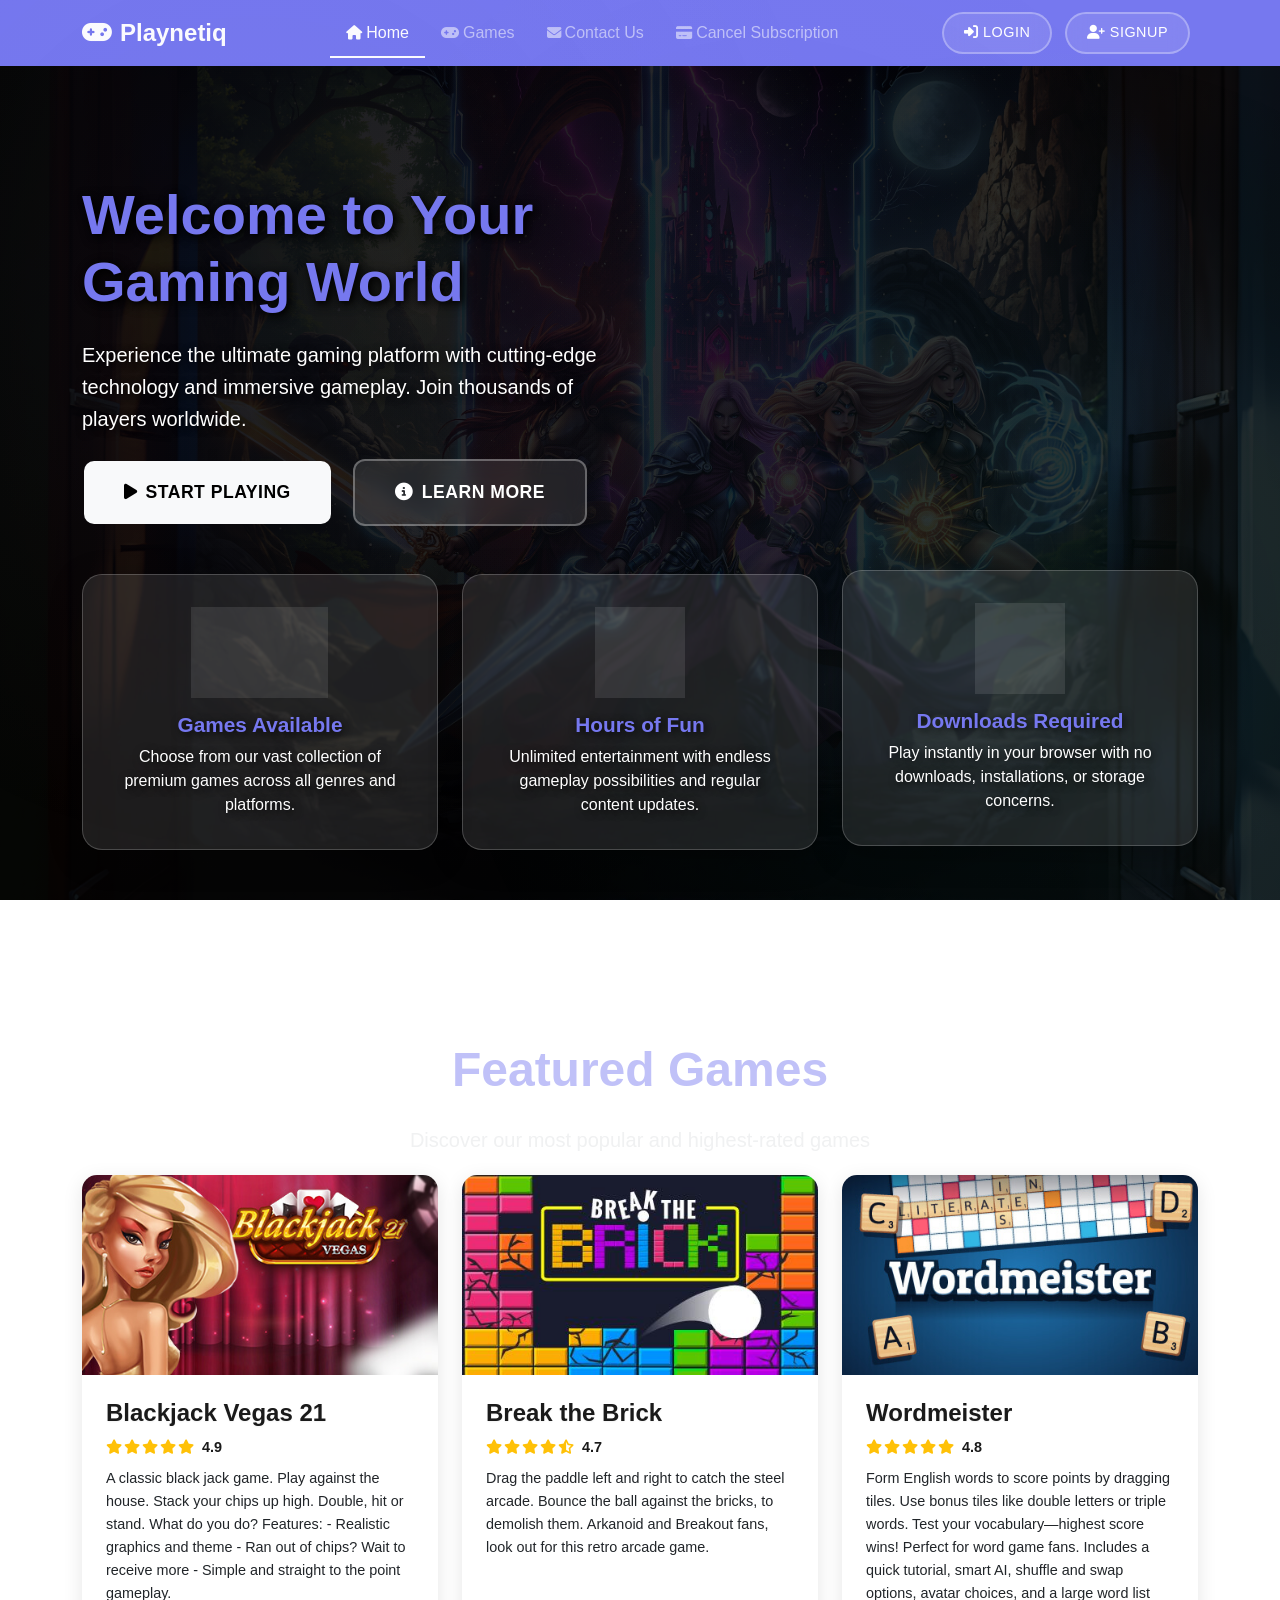
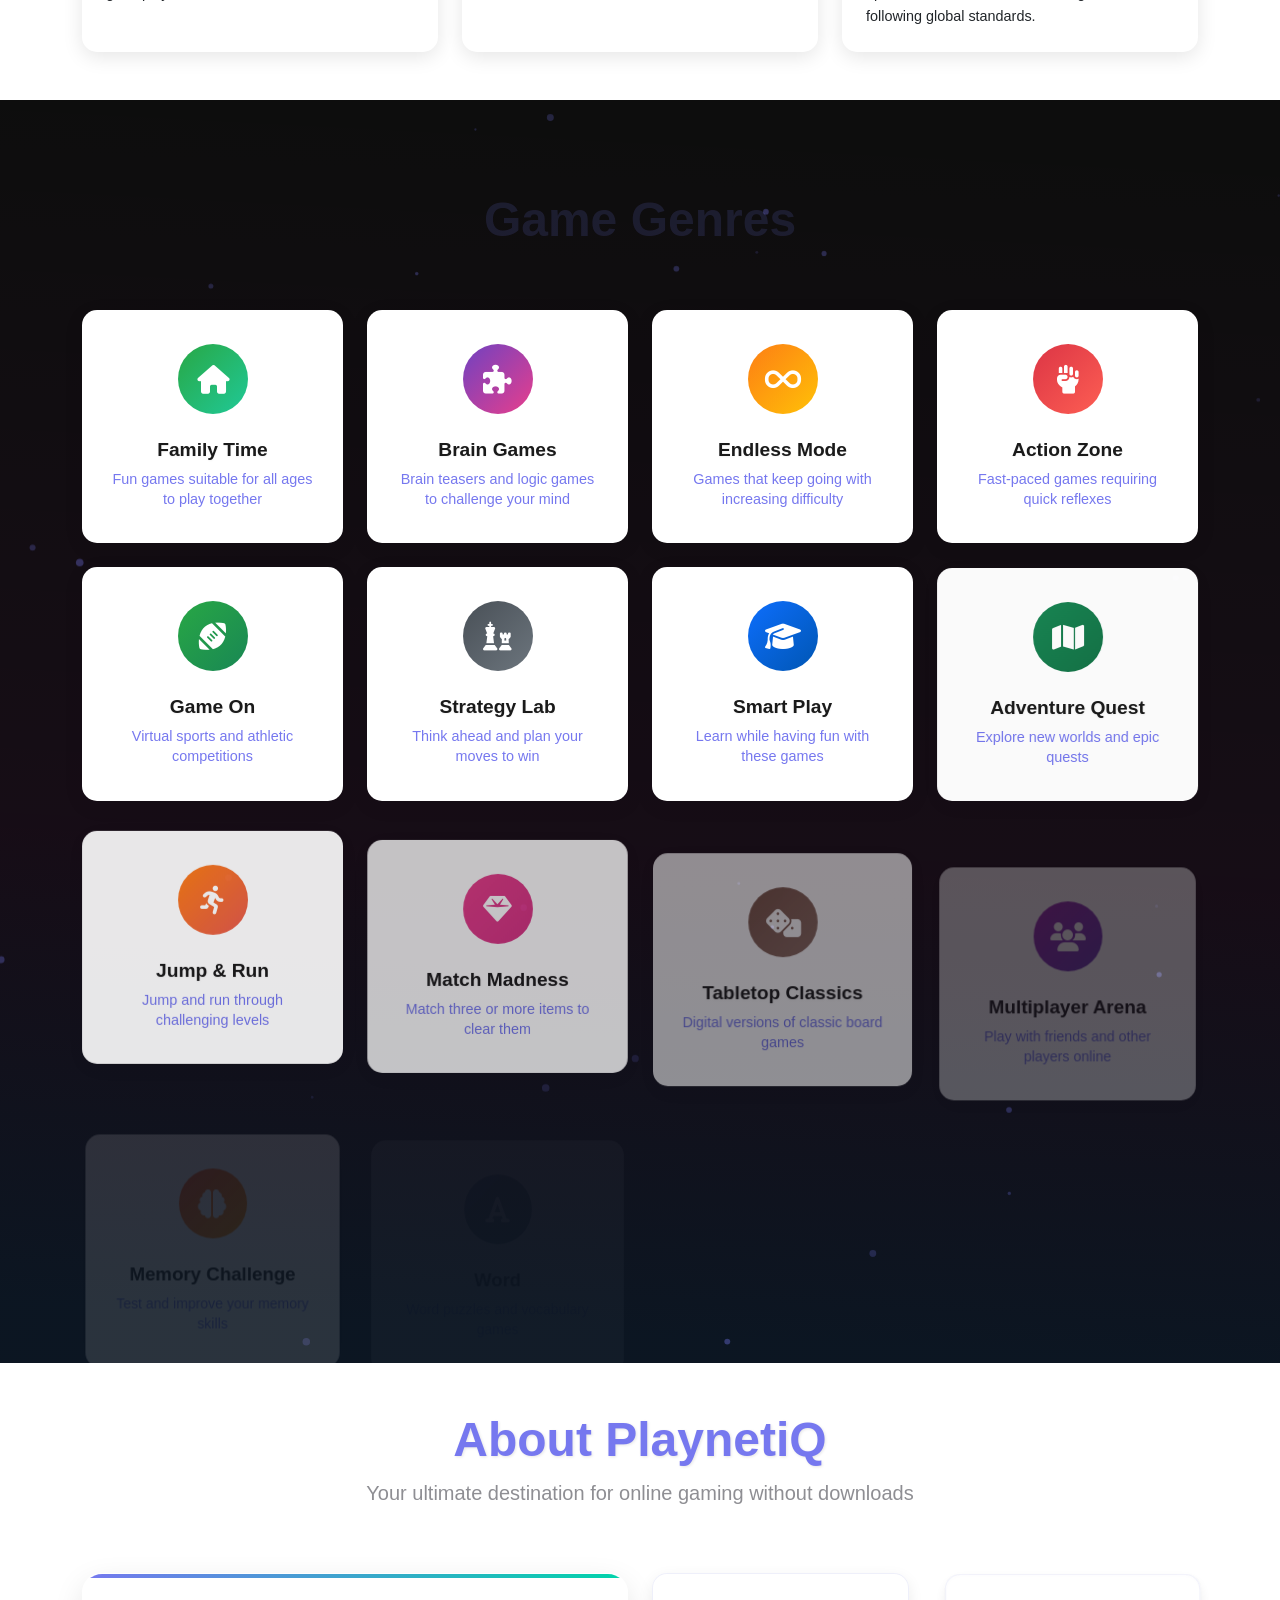
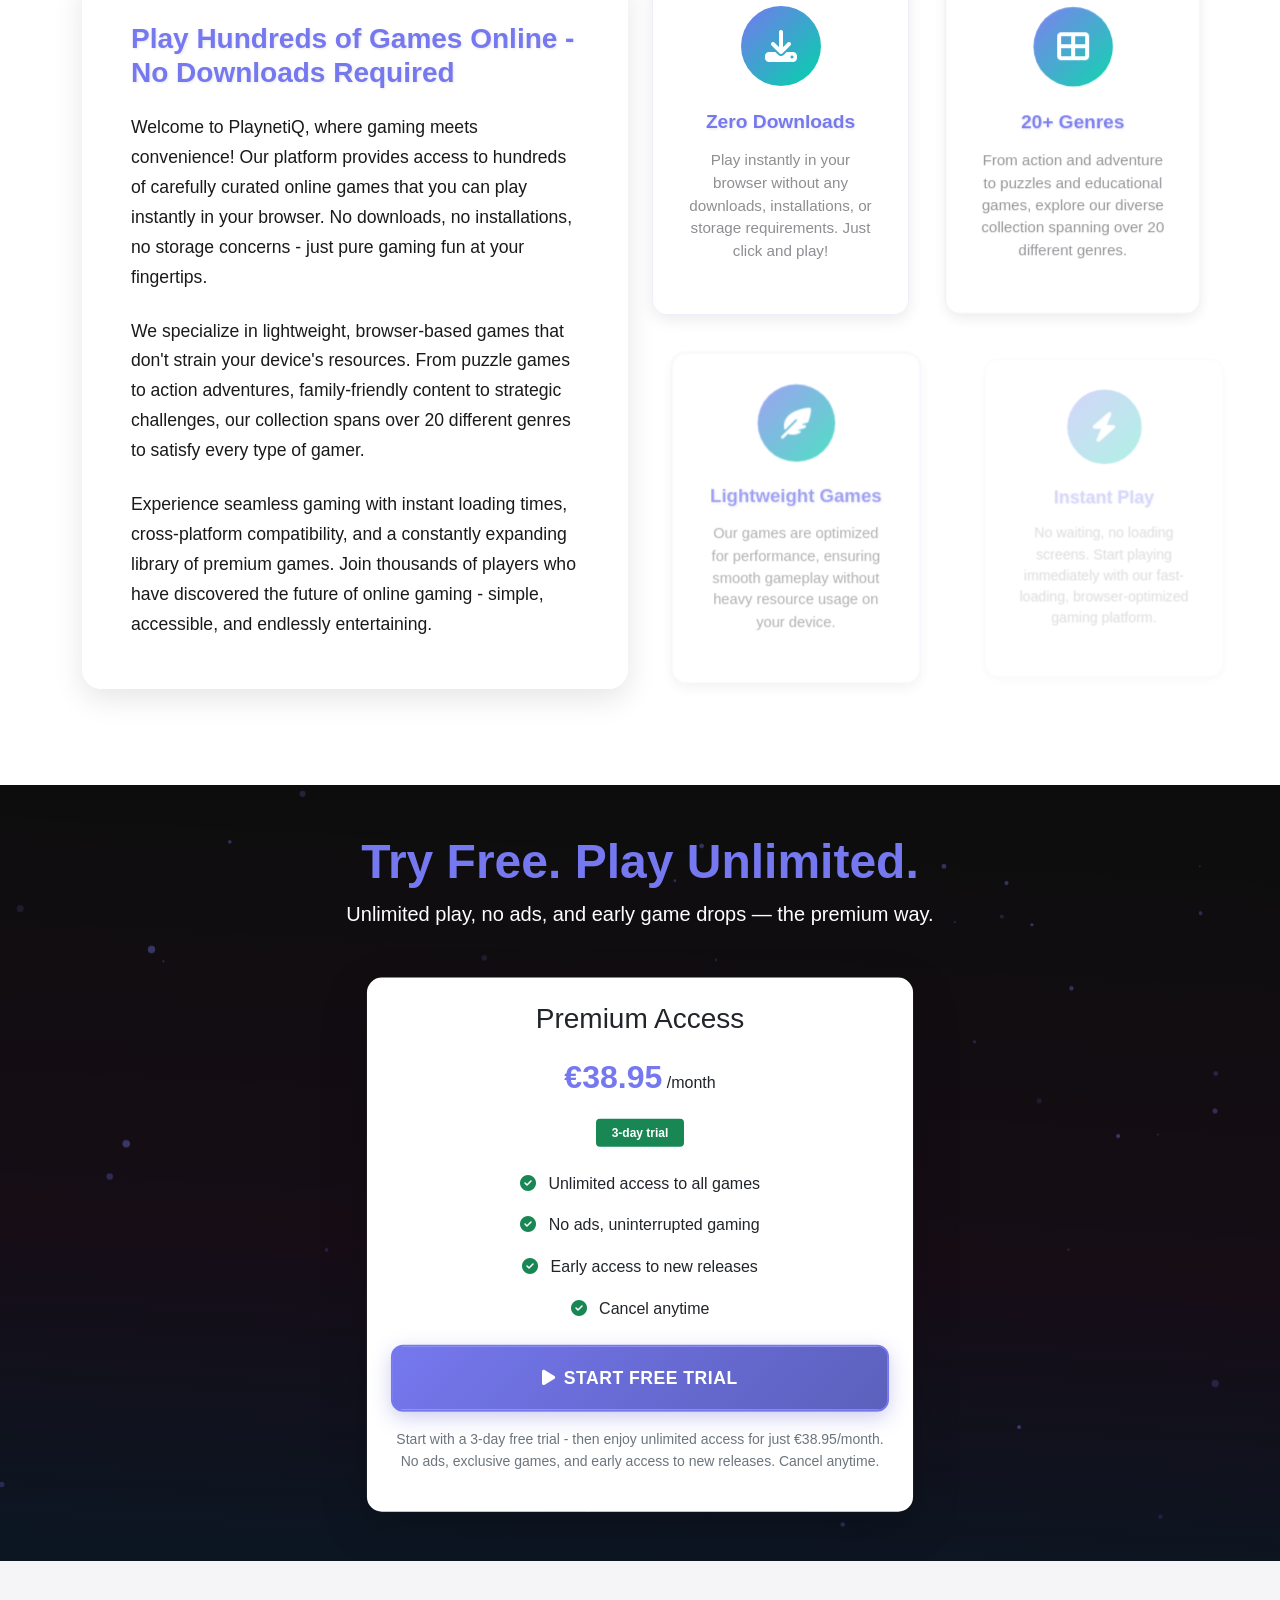
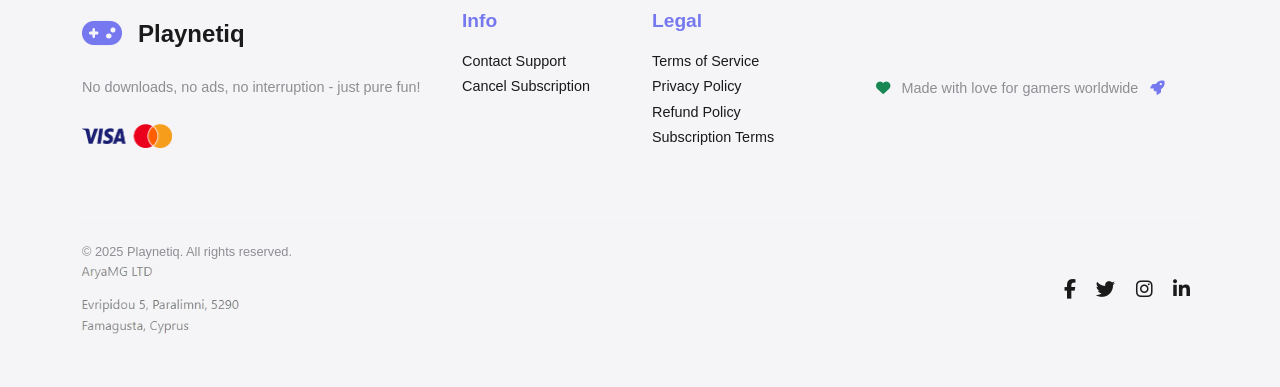
==== index.html @ 66f119ea "Add files via upload" ====
<!DOCTYPE html>
<html lang="en">
  <head>
    <meta charset="UTF-8" />
    <meta name="viewport" content="width=device-width, initial-scale=1.0" />
    <meta name="description" content="Your website description" />
    <meta name="author" content="Your Name" />
    <link rel="icon" type="image/x-icon" href="./favicon.png" />
    <title>PlaynetiQ</title>
    <!-- Google Tag Manager -->
    <script>
      (function (w, d, s, l, i) {
        w[l] = w[l] || [];
        w[l].push({
          "gtm.start": new Date().getTime(),
          event: "gtm.js",
        });
        var f = d.getElementsByTagName(s)[0],
          j = d.createElement(s),
          dl = l != "dataLayer" ? "&l=" + l : "";
        j.async = true;
        j.src = "https://www.googletagmanager.com/gtm.js?id=" + i + dl;
        f.parentNode.insertBefore(j, f);
      })(window, document, "script", "dataLayer", "GTM-WVZPCLL");
    </script>
    <!-- End Google Tag Manager -->

    <meta
      name="keywords"
      content="games, car games, html5 games, new games, fun games, cool games, play games, best games,
       Skill games, Classic games,  quiz,  skill,  educational,  shooting,  casino,  bubble-shooter,  dress-up,  adventure,  time-management,  Mind games,  sports,  tower-defense,  racing,  animals,  strategy,  arcade,  platform,   board-and-card,  action, "
    />
    <script type="application/x-javascript">
      addEventListener("load", function () {
             setTimeout(hideURLbar, 0);
         }, false);

         function hideURLbar() {
             window.scrollTo(0, 1);
         }
    </script>
    <!-- Bootstrap 5 CSS -->
    <link
      href="./assets/css/bootstrap.min.css"
      rel="stylesheet"
      crossorigin="anonymous"
    />

    <!-- Custom CSS -->
    <link rel="stylesheet" href="./assets/css/style.css" />

    <!-- Font Awesome Icons -->
    <link
      rel="stylesheet"
      href="https://cdnjs.cloudflare.com/ajax/libs/font-awesome/6.4.0/css/all.min.css"
    />

    <!-- GSAP Libraries -->
    <script src="./assets/js/libs/gsap/gsap.min.js"></script>
    <script src="./assets/js/libs/gsap/ScrollTrigger.min.js"></script>
  </head>
  <body>
    <!-- Navigation -->
    <nav class="navbar navbar-expand-lg navbar-dark">
      <div class="container">
        <a class="navbar-brand" href="index.html">
          <i class="fas fa-gamepad me-2"></i>Playnetiq
        </a>

        <button
          class="navbar-toggler"
          type="button"
          data-bs-toggle="collapse"
          data-bs-target="#navbarNav"
          aria-controls="navbarNav"
          aria-expanded="false"
          aria-label="Toggle navigation"
        >
          <span class="navbar-toggler-icon"></span>
        </button>

        <div class="collapse navbar-collapse" id="navbarNav">
          <ul class="navbar-nav mx-auto">
            <li class="nav-item">
              <a class="nav-link active" href="./index.html">
                <i class="fas fa-home me-1"></i>Home
              </a>
            </li>
            <li class="nav-item">
              <a class="nav-link" href="./games.html">
                <i class="fas fa-gamepad me-1"></i>Games
              </a>
            </li>
            <li class="nav-item">
              <a class="nav-link" href="./contactus.html">
                <i class="fas fa-envelope me-1"></i>Contact Us
              </a>
            </li>
            <li class="nav-item">
              <a class="nav-link" href="./cancel.html">
                <i class="fas fa-credit-card"></i> Cancel Subscription
              </a>
            </li>
          </ul>
          <div class="d-flex">
            <!-- Login Button -->
            <div class="login-btn">
              <a class="btn btn-outline-light me-2" href="./login.html">
                <i class="fas fa-right-to-bracket"></i> Login
              </a>
              <a class="btn btn-outline-light me-2" href="./signup.html">
                <i class="fas fa-user-plus"></i> Signup
              </a>
            </div>
            <!-- logout block -->
            <div class="logout-btn d-none">
              <span class="user-id" id="user_id"></span>
              <a class="btn btn-outline-light me-2" href="/?delcookie=1">
                <i id="logout" class="fas fa-user-plus"></i> Logout
              </a>
            </div>
          </div>
        </div>
      </div>
    </nav>
    <div id="content">
      <!-- Hero Section -->
      <section
        id="home"
        class="hero-section py-5 position-relative overflow-hidden"
        data-gsap="hero"
      >
        <!-- Animated Background Elements -->
        <div
          class="position-absolute top-0 start-0 w-100 h-100 overflow-hidden"
        >
          <div class="hero-blob hero-blob-1"></div>
          <div class="hero-blob hero-blob-2"></div>
        </div>

        <div class="container position-relative" style="z-index: 2">
          <div class="row align-items-center min-vh-75">
            <div class="col-lg-6 mb-5">
              <h1 class="display-4 fw-bold mb-4" data-gsap="hero-title">
                Welcome to Your Gaming World
              </h1>
              <p class="lead text-white mb-4" data-gsap="hero-subtitle">
                Experience the ultimate gaming platform with cutting-edge
                technology and immersive gameplay. Join thousands of players
                worldwide.
              </p>
              <div data-gsap="hero-buttons">
                <a href="./games.html" class="btn btn-light btn-lg me-3">
                  <i class="fas fa-play me-2"></i>Start Playing
                </a>
                <a href="#about" class="btn btn-outline-light btn-lg mt-xs-2">
                  <i class="fas fa-info-circle me-2"></i>Learn More
                </a>
              </div>
            </div>
          </div>

          <!-- Benefits Cards -->
          <div class="row g-4" data-gsap="hero-cards">
            <div class="col-md-4">
              <div class="hero-benefit-card text-center" data-gsap-card="1">
                <div class="benefit-icon mb-3">
                  <span class="benefit-number">500+</span>
                </div>
                <h5 class="fw-bold mb-2">Games Available</h5>
                <p class="mb-0">
                  Choose from our vast collection of premium games across all
                  genres and platforms.
                </p>
              </div>
            </div>
            <div class="col-md-4">
              <div class="hero-benefit-card text-center" data-gsap-card="2">
                <div class="benefit-icon mb-3">
                  <span class="benefit-number">∞</span>
                </div>
                <h5 class="fw-bold mb-2">Hours of Fun</h5>
                <p class="mb-0">
                  Unlimited entertainment with endless gameplay possibilities
                  and regular content updates.
                </p>
              </div>
            </div>
            <div class="col-md-4">
              <div class="hero-benefit-card text-center" data-gsap-card="3">
                <div class="benefit-icon mb-3">
                  <span class="benefit-number">0</span>
                </div>
                <h5 class="fw-bold mb-2">Downloads Required</h5>
                <p class="mb-0">
                  Play instantly in your browser with no downloads,
                  installations, or storage concerns.
                </p>
              </div>
            </div>
          </div>
        </div>
      </section>

      <!-- Featured Games Section -->
      <section id="games" class="py-5" data-gsap="games-section">
        <div class="container">
          <div class="row">
            <div class="col-lg-12 text-center mb-5" data-gsap="section-header">
              <h2 class="display-5 fw-bold">Featured Games</h2>
              <p class="lead text-muted">
                Discover our most popular and highest-rated games
              </p>
            </div>
          </div>
          <div class="row g-4" data-gsap="games-grid">
            <div class="col-lg-4 col-md-6">
              <div
                class="game-card trend-grid position-relative"
                data-gsap-game="1"
              >
                <div class="game-image">
                  <img
                    src="./assets/images/game1.jpg"
                    alt="Blackjack Vegas 21"
                    class="img-fluid"
                  />
                  <div class="play-button">
                    <a
                      class="btn btn-primary btn-sm"
                      href="/game_play.html?game_id=6692078093336576"
                    >
                      <i class="fas fa-play me-1"></i>Play
                    </a>
                  </div>
                </div>
                <div class="game-info">
                  <h4 class="game-title mb-2">Blackjack Vegas 21</h4>
                  <div class="game-rating mb-2">
                    <div class="stars">
                      <i class="fas fa-star text-warning"></i>
                      <i class="fas fa-star text-warning"></i>
                      <i class="fas fa-star text-warning"></i>
                      <i class="fas fa-star text-warning"></i>
                      <i class="fas fa-star text-warning"></i>
                    </div>
                    <span class="rating-number ms-2">4.9</span>
                  </div>
                  <p class="game-description">
                    A classic black jack game. Play against the house. Stack
                    your chips up high. Double, hit or stand. What do you do?
                    Features: - Realistic graphics and theme - Ran out of chips?
                    Wait to receive more - Simple and straight to the point
                    gameplay.
                  </p>
                </div>
              </div>
            </div>
            <div class="col-lg-4 col-md-6">
              <div
                class="game-card trend-grid position-relative"
                data-gsap-game="2"
              >
                <div class="game-image">
                  <img
                    src="./assets/images/game2.jpg"
                    alt="Space Warriors"
                    class="img-fluid"
                  />
                  <div class="play-button">
                    <a
                      class="btn btn-primary btn-sm"
                      href="/?page=game_play&id=5157218595897344"
                    >
                      <i class="fas fa-play me-1"></i>Play
                    </a>
                  </div>
                </div>
                <div class="game-info">
                  <h4 class="game-title mb-2">Break the Brick</h4>
                  <div class="game-rating mb-2">
                    <div class="stars">
                      <i class="fas fa-star text-warning"></i>
                      <i class="fas fa-star text-warning"></i>
                      <i class="fas fa-star text-warning"></i>
                      <i class="fas fa-star text-warning"></i>
                      <i class="fas fa-star-half-alt text-warning"></i>
                    </div>
                    <span class="rating-number ms-2">4.7</span>
                  </div>
                  <p class="game-description">
                    Drag the paddle left and right to catch the steel arcade.
                    Bounce the ball against the bricks, to demolish them.
                    Arkanoid and Breakout fans, look out for this retro arcade
                    game.
                  </p>
                </div>
              </div>
            </div>
            <div class="col-lg-4 col-md-6">
              <div
                class="game-card trend-grid position-relative"
                data-gsap-game="3"
              >
                <div class="game-image">
                  <img
                    src="./assets/images/game3.jpg"
                    alt="Dragon Realm"
                    class="img-fluid"
                  />
                  <div class="play-button">
                    <a
                      class="btn btn-primary btn-sm"
                      href="/?page=game_play&id=6197901505069056"
                    >
                      <i class="fas fa-play me-1"></i>Play
                    </a>
                  </div>
                </div>
                <div class="game-info">
                  <h4 class="game-title mb-2">Wordmeister</h4>
                  <div class="game-rating mb-2">
                    <div class="stars">
                      <i class="fas fa-star text-warning"></i>
                      <i class="fas fa-star text-warning"></i>
                      <i class="fas fa-star text-warning"></i>
                      <i class="fas fa-star text-warning"></i>
                      <i class="fas fa-star text-warning"></i>
                    </div>
                    <span class="rating-number ms-2">4.8</span>
                  </div>
                  <p class="game-description">
                    Form English words to score points by dragging tiles. Use
                    bonus tiles like double letters or triple words. Test your
                    vocabulary—highest score wins! Perfect for word game fans.
                    Includes a quick tutorial, smart AI, shuffle and swap
                    options, avatar choices, and a large word list following
                    global standards.
                  </p>
                </div>
              </div>
            </div>
          </div>
        </div>
      </section>

      <!-- Game Genres Section -->
      <section id="genres" class="py-5 grey-section" data-gsap="genres-section">
        <div class="container">
          <div class="row">
            <div class="col-lg-12 text-center mb-5" data-gsap="section-header">
              <h2 class="display-5 fw-bold">Game Genres</h2>
              <p class="lead text-white">
                Explore games by your favorite categories
              </p>
            </div>
          </div>
          <div class="row g-4" data-gsap="genres-grid">
            <div class="col-lg-3 col-md-4 col-6">
              <a href="/games.html?cat=Family" class="genre-link">
                <div class="genre-card">
                  <div class="genre-icon">
                    <i class="fas fa-home"></i>
                  </div>
                  <h5 class="genre-title">Family Time</h5>
                  <p class="genre-description">
                    Fun games suitable for all ages to play together
                  </p>
                </div>
              </a>
            </div>
            <div class="col-lg-3 col-md-4 col-6">
              <a href="/games.html?cat=Puzzle" class="genre-link">
                <div class="genre-card">
                  <div class="genre-icon">
                    <i class="fas fa-puzzle-piece"></i>
                  </div>
                  <h5 class="genre-title">Brain Games</h5>
                  <p class="genre-description">
                    Brain teasers and logic games to challenge your mind
                  </p>
                </div>
              </a>
            </div>
            <div class="col-lg-3 col-md-4 col-6">
              <a href="/games.html?cat=Endless" class="genre-link">
                <div class="genre-card">
                  <div class="genre-icon">
                    <i class="fas fa-infinity"></i>
                  </div>
                  <h5 class="genre-title">Endless Mode</h5>
                  <p class="genre-description">
                    Games that keep going with increasing difficulty
                  </p>
                </div>
              </a>
            </div>
            <div class="col-lg-3 col-md-4 col-6">
              <a href="/games.html?cat=Action" class="genre-link">
                <div class="genre-card">
                  <div class="genre-icon">
                    <i class="fas fa-fist-raised"></i>
                  </div>
                  <h5 class="genre-title">Action Zone</h5>
                  <p class="genre-description">
                    Fast-paced games requiring quick reflexes
                  </p>
                </div>
              </a>
            </div>
            <div class="col-lg-3 col-md-4 col-6">
              <a href="/games.html?cat=Sports" class="genre-link">
                <div class="genre-card">
                  <div class="genre-icon">
                    <i class="fas fa-football-ball"></i>
                  </div>
                  <h5 class="genre-title">Game On</h5>
                  <p class="genre-description">
                    Virtual sports and athletic competitions
                  </p>
                </div>
              </a>
            </div>
            <div class="col-lg-3 col-md-4 col-6">
              <a href="/games.html?cat=Strategy" class="genre-link">
                <div class="genre-card">
                  <div class="genre-icon">
                    <i class="fas fa-chess"></i>
                  </div>
                  <h5 class="genre-title">Strategy Lab</h5>
                  <p class="genre-description">
                    Think ahead and plan your moves to win
                  </p>
                </div>
              </a>
            </div>
            <div class="col-lg-3 col-md-4 col-6">
              <a href="/games.html?cat=Educational" class="genre-link">
                <div class="genre-card">
                  <div class="genre-icon">
                    <i class="fas fa-graduation-cap"></i>
                  </div>
                  <h5 class="genre-title">Smart Play</h5>
                  <p class="genre-description">
                    Learn while having fun with these games
                  </p>
                </div>
              </a>
            </div>
            <div class="col-lg-3 col-md-4 col-6">
              <a href="/games.html?cat=Adventure" class="genre-link">
                <div class="genre-card">
                  <div class="genre-icon">
                    <i class="fas fa-map"></i>
                  </div>
                  <h5 class="genre-title">Adventure Quest</h5>
                  <p class="genre-description">
                    Explore new worlds and epic quests
                  </p>
                </div>
              </a>
            </div>
            <div class="col-lg-3 col-md-4 col-6">
              <a href="/games.html?cat=Platformer" class="genre-link">
                <div class="genre-card">
                  <div class="genre-icon">
                    <i class="fas fa-running"></i>
                  </div>
                  <h5 class="genre-title">Jump & Run</h5>
                  <p class="genre-description">
                    Jump and run through challenging levels
                  </p>
                </div>
              </a>
            </div>
            <div class="col-lg-3 col-md-4 col-6">
              <a href="/games.html?cat=Match%203" class="genre-link">
                <div class="genre-card">
                  <div class="genre-icon">
                    <i class="fas fa-gem"></i>
                  </div>
                  <h5 class="genre-title">Match Madness</h5>
                  <p class="genre-description">
                    Match three or more items to clear them
                  </p>
                </div>
              </a>
            </div>
            <div class="col-lg-3 col-md-4 col-6">
              <a href="/games.html?cat=Board" class="genre-link">
                <div class="genre-card">
                  <div class="genre-icon">
                    <i class="fas fa-dice"></i>
                  </div>
                  <h5 class="genre-title">Tabletop Classics</h5>
                  <p class="genre-description">
                    Digital versions of classic board games
                  </p>
                </div>
              </a>
            </div>
            <div class="col-lg-3 col-md-4 col-6">
              <a href="/games.html?cat=Multiplayer" class="genre-link">
                <div class="genre-card">
                  <div class="genre-icon">
                    <i class="fas fa-users"></i>
                  </div>
                  <h5 class="genre-title">Multiplayer Arena</h5>
                  <p class="genre-description">
                    Play with friends and other players online
                  </p>
                </div>
              </a>
            </div>
            <div class="col-lg-3 col-md-4 col-6">
              <a href="/games.html?cat=Memory" class="genre-link">
                <div class="genre-card">
                  <div class="genre-icon">
                    <i class="fas fa-brain"></i>
                  </div>
                  <h5 class="genre-title">Memory Challenge</h5>
                  <p class="genre-description">
                    Test and improve your memory skills
                  </p>
                </div>
              </a>
            </div>
            <div class="col-lg-3 col-md-4 col-6">
              <a href="/games.html?cat=Word" class="genre-link">
                <div class="genre-card">
                  <div class="genre-icon">
                    <i class="fas fa-font"></i>
                  </div>
                  <h5 class="genre-title">Word</h5>
                  <p class="genre-description">
                    Word puzzles and vocabulary games
                  </p>
                </div>
              </a>
            </div>
          </div>
        </div>
      </section>
      <section id="about" class="about-section py-5" data-gsap="about-section">
        <!-- Decorative Elements -->
        <div class="about-decorative-elements">
          <div class="about-blob about-blob-1"></div>
          <div class="about-blob about-blob-2"></div>
          <div class="about-blob about-blob-3"></div>
        </div>

        <div class="container">
          <div class="row">
            <div class="col-lg-12 text-center mb-5">
              <h2 class="display-5 fw-bold">About PlaynetiQ</h2>
              <p class="lead">
                Your ultimate destination for online gaming without downloads
              </p>
            </div>
          </div>

          <!-- Two Column Layout -->
          <div class="row mb-5">
            <!-- Left Column - Text Content -->
            <div class="col-lg-6 mb-4 mb-lg-0">
              <div class="about-content-container">
                <h3 class="mb-4">
                  Play Hundreds of Games Online - No Downloads Required
                </h3>
                <p class="mb-4">
                  Welcome to PlaynetiQ, where gaming meets convenience! Our
                  platform provides access to hundreds of carefully curated
                  online games that you can play instantly in your browser. No
                  downloads, no installations, no storage concerns - just pure
                  gaming fun at your fingertips.
                </p>
                <p class="mb-4">
                  We specialize in lightweight, browser-based games that don't
                  strain your device's resources. From puzzle games to action
                  adventures, family-friendly content to strategic challenges,
                  our collection spans over 20 different genres to satisfy every
                  type of gamer.
                </p>
                <p class="mb-0">
                  Experience seamless gaming with instant loading times,
                  cross-platform compatibility, and a constantly expanding
                  library of premium games. Join thousands of players who have
                  discovered the future of online gaming - simple, accessible,
                  and endlessly entertaining.
                </p>
              </div>
            </div>

            <!-- Right Column - Feature Cards -->
            <div class="col-lg-6">
              <div class="about-features-grid h-100">
                <div class="about-feature-card">
                  <div class="about-feature-icon">
                    <i class="fas fa-download"></i>
                  </div>
                  <h5>Zero Downloads</h5>
                  <p>
                    Play instantly in your browser without any downloads,
                    installations, or storage requirements. Just click and play!
                  </p>
                </div>

                <div class="about-feature-card">
                  <div class="about-feature-icon">
                    <i class="fas fa-th-large"></i>
                  </div>
                  <h5>20+ Genres</h5>
                  <p>
                    From action and adventure to puzzles and educational games,
                    explore our diverse collection spanning over 20 different
                    genres.
                  </p>
                </div>

                <div class="about-feature-card">
                  <div class="about-feature-icon">
                    <i class="fas fa-feather-alt"></i>
                  </div>
                  <h5>Lightweight Games</h5>
                  <p>
                    Our games are optimized for performance, ensuring smooth
                    gameplay without heavy resource usage on your device.
                  </p>
                </div>

                <div class="about-feature-card">
                  <div class="about-feature-icon">
                    <i class="fas fa-bolt"></i>
                  </div>
                  <h5>Instant Play</h5>
                  <p>
                    No waiting, no loading screens. Start playing immediately
                    with our fast-loading, browser-optimized gaming platform.
                  </p>
                </div>
              </div>
            </div>
          </div>
        </div>
      </section>
      <!-- Premium Subscription Section -->
      <section
        id="premium"
        class="py-5 grey-section"
        data-gsap="premium-section"
      >
        <div class="container">
          <div class="row">
            <div class="col-lg-12 text-center mb-5">
              <h2 class="display-5 fw-bold">Try Free. Play Unlimited.</h2>
              <p class="lead mb-0 text-white">
                Unlimited play, no ads, and early game drops — the premium way.
              </p>
            </div>
          </div>
          <div class="row justify-content-center">
            <div class="col-lg-6 col-md-8">
              <div class="premium-card card h-100 shadow-lg border-0">
                <div class="card-body text-center p-4">
                  <h3 class="premium-title mb-3">Premium Access</h3>
                  <div class="premium-price mb-3">
                    <span class="price-amount">€38.95</span>
                    <span class="price-period">/month</span>
                  </div>
                  <div class="trial-badge mb-4">
                    <span class="badge bg-success px-3 py-2">3-day trial</span>
                  </div>
                  <ul class="premium-features list-unstyled mb-4">
                    <li class="mb-3">
                      <i class="fas fa-check-circle text-success me-2"></i>
                      Unlimited access to all games
                    </li>
                    <li class="mb-3">
                      <i class="fas fa-check-circle text-success me-2"></i>
                      No ads, uninterrupted gaming
                    </li>
                    <li class="mb-3">
                      <i class="fas fa-check-circle text-success me-2"></i>
                      Early access to new releases
                    </li>
                    <li class="mb-3">
                      <i class="fas fa-check-circle text-success me-2"></i>
                      Cancel anytime
                    </li>
                  </ul>
                  <a
                    href="./signup.html"
                    class="btn btn-primary btn-lg mb-3 w-100"
                  >
                    <i class="fas fa-play me-2"></i>Start Free Trial
                  </a>
                  <p class="premium-disclaimer text-muted small">
                    Start with a 3-day free trial - then enjoy unlimited access
                    for just €38.95/month. No ads, exclusive games, and early
                    access to new releases. Cancel anytime.
                  </p>
                </div>
              </div>
            </div>
          </div>
        </div>
      </section>

      <!-- About Us Section -->

      <!-- Footer -->
    </div>
    <footer class="playnetiq-footer text-white py-5">
      <div class="container">
        <div class="row">
          <!-- Brand Section -->
          <div class="col-lg-4 col-md-6 mb-4">
            <div class="footer-brand mb-3">
              <div class="d-flex align-items-center mb-3">
                <div class="footer-logo me-3">
                  <i class="fas fa-gamepad"></i>
                </div>
                <h4 class="footer-brand-name mb-0">Playnetiq</h4>
              </div>
              <p class="footer-tagline mb-4">
                No downloads, no ads, no interruption - just pure fun!
              </p>
              <div class="payment-methods">
                <img
                  style="max-width: 90px"
                  src="./assets/images/vmlogo.png"
                  alt=""
                />
              </div>
            </div>
          </div>

          <!-- Info Section -->
          <div class="col-lg-2 col-md-3 col-6 mb-4">
            <h5 class="footer-section-title mb-3">Info</h5>
            <ul class="footer-links list-unstyled">
              <li>
                <a href="./contactus.html" class="footer-link"
                  >Contact Support</a
                >
              </li>
              <li>
                <a href="./cancel.html" class="footer-link"
                  >Cancel Subscription</a
                >
              </li>
            </ul>
          </div>

          <!-- Legal Section -->
          <div class="col-lg-2 col-md-3 col-6 mb-4">
            <h5 class="footer-section-title mb-3">Legal</h5>
            <ul class="footer-links list-unstyled">
              <li>
                <a href="./terms.html" class="footer-link">Terms of Service</a>
              </li>
              <li>
                <a href="./privacy.html" class="footer-link">Privacy Policy</a>
              </li>
              <li>
                <a href="./refund.html" class="footer-link">Refund Policy</a>
              </li>
              <li>
                <a href="./subscription.html" class="footer-link"
                  >Subscription Terms</a
                >
              </li>
            </ul>
          </div>

          <!-- Love Message -->
          <div
            class="col-lg-4 col-md-12 col-12 mb-4 d-flex justify-content-center align-items-center"
          >
            <div class="footer-love-message text-end">
              <p class="mb-0">
                <i class="fas fa-heart text-success me-2"></i>
                Made with love for gamers worldwide
                <i class="fas fa-rocket ms-2 color-secondary"></i>
              </p>
            </div>
          </div>
        </div>

        <hr class="footer-divider my-4" />

        <!-- Bottom Section -->
        <div class="row align-items-center">
          <div class="col-md-6">
            <p class="footer-copyright mb-0" data-nosnippet>
              © 2025 Playnetiq. All rights reserved.
            </p>
            <img
              style="max-width: 170px; opacity: 0.6"
              class="address-image"
              src="./assets/images/address.jpg"
              alt=""
            />
          </div>
          <div class="col-md-6 text-md-end d-flex justify-content-md-end">
            <div class="footer-social">
              <a href="#" class="social-link me-3"
                ><i class="fab fa-facebook-f"></i
              ></a>
              <a href="#" class="social-link me-3"
                ><i class="fab fa-twitter"></i
              ></a>
              <a href="#" class="social-link me-3"
                ><i class="fab fa-instagram"></i
              ></a>
              <a href="#" class="social-link"
                ><i class="fab fa-linkedin-in"></i
              ></a>
            </div>
          </div>
        </div>
      </div>
    </footer>

    <!-- Back to Top Button -->
    <button
      id="backToTop"
      class="btn position-fixed bottom-0 end-0 m-4 rounded-circle d-none"
      style="
        background-color: var(--primary-color);
        border-color: var(--primary-color);
        color: var(--white-color);
        z-index: 1000;
      "
    >
      <i class="fas fa-arrow-up"></i>
    </button>

    <!-- Custom JavaScript -->
    <script src="./assets/js/bootstrap.min.js"></script>
    <script src="assets/js/main.js"></script>
    <script src="assets/js/particles.js"></script>

    <!-- GSAP Animations -->
    <script>
      // Register ScrollTrigger plugin
      gsap.registerPlugin(ScrollTrigger);

      // Set initial states
      gsap.set("[data-gsap='hero-title']", { y: 50, opacity: 0 });
      gsap.set("[data-gsap='hero-subtitle']", { y: 30, opacity: 0 });
      gsap.set("[data-gsap='hero-buttons']", { y: 20, opacity: 0 });
      gsap.set("[data-gsap-card]", { y: 60, opacity: 0 });

      // Hero animations
      const heroTl = gsap.timeline({ delay: 0.5 });

      heroTl
        .to("[data-gsap='hero-title']", {
          y: 0,
          opacity: 1,
          duration: 1,
          ease: "power2.out",
        })
        .to(
          "[data-gsap='hero-subtitle']",
          {
            y: 0,
            opacity: 1,
            duration: 0.8,
            ease: "power2.out",
          },
          "-=0.5"
        )
        .to(
          "[data-gsap='hero-buttons']",
          {
            y: 0,
            opacity: 1,
            duration: 0.6,
            ease: "power2.out",
          },
          "-=0.3"
        );

      // Hero cards staggered animation
      gsap.to("[data-gsap-card]", {
        y: 0,
        opacity: 1,
        scale: 1,
        duration: 0.8,
        ease: "back.out(1.7)",
        stagger: 0.2,
        delay: 1.5,
      });

      // Section headers scroll animations
      gsap.utils.toArray("[data-gsap='section-header']").forEach((header) => {
        gsap.fromTo(
          header.children,
          { y: 50, opacity: 0 },
          {
            y: 0,
            opacity: 1,
            duration: 0.8,
            ease: "power1.inOut",
            stagger: 0.2,
            scrollTrigger: {
              trigger: header,
              start: "top 90%",
              toggleActions: "play none none reverse",
            },
          }
        );
      });

      // Featured games animation
      ScrollTrigger.create({
        trigger: "[data-gsap='games-section']",
        start: "top 90%",
        onEnter: () => {
          gsap.fromTo(
            "[data-gsap-game]",
            { y: 80, opacity: 0, scale: 0.9 },
            {
              y: 0,
              opacity: 1,
              scale: 1,
              duration: 0.8,
              ease: "power1.inOut",
              stagger: 0.2,
            }
          );
        },
      });

      // Genre cards animation
      ScrollTrigger.create({
        trigger: "[data-gsap='genres-section']",
        start: "top 90%",
        onEnter: () => {
          gsap.fromTo(
            "[data-gsap='genres-grid'] .genre-card",
            { y: 60, opacity: 0, rotationY: 15 },
            {
              y: 0,
              opacity: 1,
              rotationY: 0,
              duration: 0.7,
              ease: "power1.inOut",
              stagger: {
                amount: 1.2,
                from: "start",
              },
            }
          );
        },
      });

      // About section animation
      ScrollTrigger.create({
        trigger: "[data-gsap='about-section']",
        start: "top 90%",
        onEnter: () => {
          gsap.fromTo(
            "[data-gsap='about-section'] .about-content-container",
            { x: -50, opacity: 0 },
            {
              x: 0,
              opacity: 1,
              duration: 0.8,
              ease: "power2.out",
            }
          );

          gsap.fromTo(
            "[data-gsap='about-section'] .about-feature-card",
            { x: 50, opacity: 0, scale: 0.9 },
            {
              x: 0,
              opacity: 1,
              scale: 1,
              duration: 0.7,
              ease: "power1.inOut",
              stagger: 0.15,
              delay: 0.3,
            }
          );
        },
      });

      // Premium section animation
      ScrollTrigger.create({
        trigger: "[data-gsap='premium-section']",
        start: "top 80%",
        onEnter: () => {
          gsap.fromTo(
            "[data-gsap='premium-section'] .premium-card",
            { y: 80, opacity: 0, scale: 0.95 },
            {
              y: 0,
              opacity: 1,
              scale: 1,
              duration: 0.8,
              ease: "back.out(1.7)",
            }
          );
        },
      });

      // Hover animations for interactive elements
      gsap.utils.toArray(".hero-benefit-card").forEach((card) => {
        card.addEventListener("mouseenter", () => {
          gsap.to(card, {
            scale: 1.05,
            duration: 0.3,
            ease: "power2.out",
          });
        });

        card.addEventListener("mouseleave", () => {
          gsap.to(card, {
            scale: 1,
            duration: 0.3,
            ease: "power2.out",
          });
        });
      });

      // Game card hover effects
      gsap.utils.toArray(".game-card").forEach((card) => {
        const playButton = card.querySelector(".play-button");

        card.addEventListener("mouseenter", () => {
          gsap.to(card, {
            y: -10,
            duration: 0.3,
            ease: "power2.out",
          });

          if (playButton) {
            gsap.to(playButton, {
              scale: 1.1,
              duration: 0.2,
              ease: "power2.out",
            });
          }
        });

        card.addEventListener("mouseleave", () => {
          gsap.to(card, {
            y: 0,
            duration: 0.3,
            ease: "power2.out",
          });

          if (playButton) {
            gsap.to(playButton, {
              scale: 1,
              duration: 0.2,
              ease: "power2.out",
            });
          }
        });
      });

      // Refresh ScrollTrigger on window resize
      window.addEventListener("resize", () => {
        ScrollTrigger.refresh();
      });
    </script>
  </body>
</html>
---- assets/css/style.css ----
/* Custom CSS Styles */

/* Smooth Scroll Behavior */
html {
  scroll-behavior: smooth;
}

/* Root Variables - Clean Trendy Palette */
:root {
  /* Main 5-Color Trendy Palette */
  --primary-color: #ffffff; /* Pure White - Main */
  --secondary-color: #7678ef; /* Vibrant Indigo - Secondary */
  --accent-color: #1a1a1a; /* Deep Charcoal - Accent */
  --success-color: #00d4aa; /* Modern Teal - Success/Actions */
  --neutral-color: #f5f5f7; /* Light Gray - Backgrounds */

  /* Semantic Color Mappings */
  --white-color: var(--primary-color);
  --dark-color: var(--accent-color);
  --light-color: var(--neutral-color);
  --muted-color: #8e8e93; /* Medium Gray for text */

  /* Gradient Combinations */
  --gradient-start: var(--secondary-color);
  --gradient-end: var(--success-color);

  /* Component-specific Variables */
  --footer-bg: var(--neutral-color);
  --card-shadow: rgba(94, 96, 206, 0.08);
  --hero-blob-1: rgba(94, 96, 206, 0.12);
  --hero-blob-2: rgba(0, 212, 170, 0.1);

  /* Legacy color mappings for backward compatibility */
  --primary-red: var(--success-color);
  --secondary-red: var(--secondary-color);
  --light-pink: var(--neutral-color);
  --charcoal: var(--accent-color);
  --deep-black: var(--dark-color);

  /* Typography */
  --font-family: "Inter", "Segoe UI", Tahoma, Geneva, Verdana, sans-serif;
}

/* General Styles */
body {
  font-family: var(--font-family);
  line-height: 1.6;
  overflow-x: hidden;
  display: flex;
  flex-direction: column;
  justify-content: space-between;
  min-height: 100vh;
}

/* Smooth Scrolling */
html {
  scroll-behavior: smooth;
}
.color-secondary {
  color: var(--secondary-color) !important;
}

.display-5 {
  color: var(--secondary-color) !important;
  font-weight: 700;
}

.text-white {
  color: var(--primary-color) !important;
}

/* Hero Section */
.hero-section {
  background: linear-gradient(
      90deg,
      rgba(0, 0, 0, 0.9) 0%,
      rgba(0, 0, 0, 0.8) 100%
    ),
    url(../images/hero.jpg);
  background-size: cover;
  background-position: center;
  background-repeat: no-repeat;
  background-attachment: fixed;
  min-height: 100vh;
  display: flex;
  align-items: center;
  position: relative;
  overflow: hidden;
  padding: 100px 0;
  color: var(--primary-color) !important;
}
.hero-section {
  color: var(--secondary-color);
}
/* Hero text styling for better readability */

.hero-section .display-5,
.hero-section p,
.hero-section .lead {
  color: var(--primary-color) !important;
  text-shadow: 2px 2px 8px rgba(0, 0, 0, 0.8);
}

/* Hero section headings with enhanced contrast */
.hero-section .display-4 {
  color: var(--secondary-color) !important;
  font-weight: 800;
  text-shadow: 3px 3px 12px rgba(0, 0, 0, 0.9), 2px 2px 6px rgba(0, 0, 0, 0.7);
}

@keyframes gradientShift {
  0% {
    background-position: 0% 50%;
  }
  50% {
    background-position: 100% 50%;
  }
  100% {
    background-position: 0% 50%;
  }
}

.loading_gif {
  width: 50px;
  height: 50px;
  margin: 30px 0;
}

/* Floating Particles */
.hero-particles {
  position: absolute;
  top: 0;
  left: 0;
  width: 100%;
  height: 100%;
  overflow: hidden;
  pointer-events: none;
}

.particle {
  position: absolute;
  width: 4px;
  height: 4px;
  background: rgba(255, 255, 255, 0.6);
  border-radius: 50%;
  animation: floatUp 8s infinite linear;
}

.particle:nth-child(odd) {
  background: rgba(94, 96, 206, 0.8);
  animation-duration: 12s;
}

.particle:nth-child(3n) {
  background: rgba(0, 212, 170, 0.6);
  width: 6px;
  height: 6px;
  animation-duration: 10s;
}

@keyframes floatUp {
  0% {
    transform: translateY(100vh) rotate(0deg);
    opacity: 0;
  }
  10% {
    opacity: 1;
  }
  90% {
    opacity: 1;
  }
  100% {
    transform: translateY(-100px) rotate(360deg);
    opacity: 0;
  }
}

/* Gaming Elements Background */
.gaming-elements {
  position: absolute;
  top: 0;
  left: 0;
  width: 100%;
  height: 100%;
  pointer-events: none;
  z-index: 1;
}

.gaming-icon {
  position: absolute;
  font-size: 2rem;
  color: rgba(255, 255, 255, 0.1);
  animation: floatSlow 20s infinite ease-in-out;
}

.gaming-icon:nth-child(1) {
  top: 20%;
  left: 10%;
  animation-delay: 0s;
}
.gaming-icon:nth-child(2) {
  top: 60%;
  right: 15%;
  animation-delay: 5s;
}
.gaming-icon:nth-child(3) {
  bottom: 30%;
  left: 20%;
  animation-delay: 10s;
}
.gaming-icon:nth-child(4) {
  top: 40%;
  right: 30%;
  animation-delay: 15s;
}

@keyframes floatSlow {
  0%,
  100% {
    transform: translateY(0px) rotate(0deg);
  }
  25% {
    transform: translateY(-20px) rotate(90deg);
  }
  50% {
    transform: translateY(-10px) rotate(180deg);
  }
  75% {
    transform: translateY(-15px) rotate(270deg);
  }
}

/* Enhanced Hero Benefit Cards - Updated Design */
.hero-benefit-card {
  border: 1px solid rgba(255, 255, 255, 0.2) !important;
  border-radius: 20px;
  padding: 2rem;
  transition: all 0.4s cubic-bezier(0.4, 0, 0.2, 1);
  height: 100%;
  position: relative;
  overflow: hidden;
  cursor: pointer;
  backdrop-filter: blur(1px) !important;
  -webkit-backdrop-filter: blur(1px) !important;
  background-color: rgba(255, 255, 255, 0.1) !important;
  box-shadow: 0 8px 32px rgba(0, 0, 0, 0.3) !important;
  z-index: 1;
}

.benefit-icon {
  width: 90px;
  height: 90px;
  background: rgba(255, 255, 255, 0.1) !important;
  border: 3px solid var(--secondary-color);
  border-radius: 50%;
  display: flex;
  align-items: center;
  justify-content: center;
  margin: 0 auto 1.5rem;
  transition: all 0.3s ease;
  position: relative;
  z-index: 2;
  transform: translateZ(0);
}

.benefit-icon i {
  font-size: 2.5rem !important;
  color: var(--secondary-color) !important;
  font-weight: 900 !important;
}

.hero-benefit-card:hover .benefit-icon {
  background: rgba(255, 255, 255, 0.15) !important;
  border-color: var(--secondary-color);
  transform: scale(1.1) translateZ(0);
  border-width: 4px;
}

.hero-benefit-card:hover .benefit-icon i {
  color: var(--success-color) !important;
}

.hero-benefit-card:hover {
  transform: translateY(-15px) scale(1.02) !important;
  background: rgba(255, 255, 255, 0.15) !important;
  border-color: var(--secondary-color) !important;
  box-shadow: 0 20px 40px rgba(0, 0, 0, 0.4) !important;
  backdrop-filter: blur(15px) !important;
  -webkit-backdrop-filter: blur(15px) !important;
}

.hero-benefit-card:hover::before {
  left: 100%;
}

.hero-benefit-card:hover::after {
  opacity: 0.08;
}

/* Content should be above the backdrop effects */
.hero-benefit-card h5,
.hero-benefit-card p,
.benefit-number {
  position: relative;
  z-index: 3;
  color: var(--primary-color) !important;
}

/* Ensure hero benefit cards have proper text contrast */
.hero-benefit-card {
  color: var(--primary-color) !important;
}

.hero-benefit-card h5 {
  color: var(--secondary-color) !important;
  font-weight: 700;
  font-size: 1.3rem;
  text-shadow: 2px 2px 8px rgba(0, 0, 0, 0.8);
}

.benefit-number {
  font-size: 3.5rem !important;
  font-weight: 900 !important;
  color: var(--primary-color) !important;
  text-shadow: 0 2px 4px rgba(0, 0, 0, 0.3);
  margin-bottom: 1rem;
  display: block;
  line-height: 1;
}

.hero-benefit-card p {
  font-size: 1rem;
  line-height: 1.5;
  margin-bottom: 0;
}

/* Typing Animation for Main Title */
.typing-text {
  border-right: 3px solid var(--success-color);
  animation: blink 1.5s infinite;
}

@keyframes blink {
  0%,
  50% {
    border-color: var(--success-color);
  }
  51%,
  100% {
    border-color: transparent;
  }
}

/* CTA Button Enhancement */
.hero-cta-primary {
  background: linear-gradient(
    45deg,
    var(--secondary-color),
    var(--success-color)
  );
  border: none;
  border-radius: 15px;
  padding: 18px 45px;
  font-size: 1.1rem;
  font-weight: 700;
  text-transform: uppercase;
  letter-spacing: 1px;
  position: relative;
  overflow: hidden;
  transition: all 0.4s cubic-bezier(0.4, 0, 0.2, 1);
  box-shadow: 0 8px 25px rgba(94, 96, 206, 0.4);
  color: white;
}

.hero-cta-primary::before {
  content: "";
  position: absolute;
  top: -50%;
  left: -50%;
  width: 200%;
  height: 200%;
  background: linear-gradient(
    45deg,
    transparent,
    rgba(255, 255, 255, 0.15),
    transparent
  );
  transform: rotate(45deg) translateX(-100%);
  transition: transform 0.6s ease;
}

.hero-cta-primary::after {
  content: "";
  position: absolute;
  top: 0;
  left: 0;
  right: 0;
  bottom: 0;
  background: linear-gradient(135deg, rgba(255, 255, 255, 0.1), transparent);
  border-radius: 13px;
  z-index: 0;
}

.hero-cta-primary span,
.hero-cta-primary i {
  position: relative;
  z-index: 2;
}

.hero-cta-primary:hover {
  transform: translateY(-5px) scale(1.05);
  box-shadow: 0 20px 50px rgba(94, 96, 206, 0.6);
  background: linear-gradient(
    45deg,
    var(--success-color),
    var(--secondary-color)
  );
}

.hero-cta-primary:hover::before {
  transform: rotate(45deg) translateX(100%);
}

/* Game Screenshots Floating */
.floating-screenshots {
  position: absolute;
  top: 0;
  right: 0;
  width: 50%;
  height: 100%;
  pointer-events: none;
  z-index: 1;
}

.screenshot {
  position: absolute;
  border-radius: 15px;
  box-shadow: 0 10px 30px rgba(255, 255, 255, 0.5);
  transition: transform 0.3s ease;
  opacity: 0.8;
}

.screenshot:hover {
  transform: scale(1.05);
  opacity: 1;
}

.screenshot:nth-child(1) {
  top: 10%;
  right: 10%;
  width: 200px;
  animation: floatScreenshot1 8s infinite ease-in-out;
}

.screenshot:nth-child(2) {
  top: 40%;
  right: 30%;
  width: 150px;
  animation: floatScreenshot2 10s infinite ease-in-out;
  animation-delay: 2s;
}

.screenshot:nth-child(3) {
  bottom: 20%;
  right: 15%;
  width: 180px;
  animation: floatScreenshot3 12s infinite ease-in-out;
  animation-delay: 4s;
}

@keyframes floatScreenshot1 {
  0%,
  100% {
    transform: translateY(0px) rotate(0deg);
  }
  50% {
    transform: translateY(-30px) rotate(5deg);
  }
}

@keyframes floatScreenshot2 {
  0%,
  100% {
    transform: translateY(0px) rotate(0deg);
  }
  50% {
    transform: translateY(20px) rotate(-3deg);
  }
}

@keyframes floatScreenshot3 {
  0%,
  100% {
    transform: translateY(0px) rotate(0deg);
  }
  50% {
    transform: translateY(-15px) rotate(2deg);
  }
}

/* Interactive Gaming Stats - Fixed Backdrop Filter */
.gaming-stats {
  position: absolute;
  bottom: 50px;
  left: 50%;
  transform: translateX(-50%) translateZ(0);
  display: flex;
  gap: 3rem;
  z-index: 2;
  background: rgba(255, 255, 255, 0.08) !important;
  backdrop-filter: blur(20px) !important;
  -webkit-backdrop-filter: blur(20px) !important;
  border-radius: 20px;
  padding: 1.5rem 2rem;
  border: 1px solid rgba(255, 255, 255, 0.15);
  box-shadow: 0 8px 32px rgba(255, 255, 255, 0.3);
}

.stat-item {
  text-align: center;
  color: rgba(255, 255, 255, 0.9);
  cursor: pointer;
  transition: all 0.3s ease;
  padding: 0.5rem 1rem;
  border-radius: 10px;
  position: relative;
  z-index: 3;
}

.stat-item:hover {
  transform: translateY(-5px) translateZ(0);
  color: var(--primary-color);
  background: rgba(255, 255, 255, 0.15) !important;
  backdrop-filter: blur(25px) !important;
  -webkit-backdrop-filter: blur(25px) !important;
}

.stat-number {
  font-size: 2rem;
  font-weight: 900;
  display: block;
  margin-bottom: 0.5rem;
}

.stat-label {
  font-size: 0.9rem;
  text-transform: uppercase;
  letter-spacing: 1px;
}

.about-section::before {
  content: "";
  position: absolute;
  top: 0;
  left: 0;
  right: 0;
  bottom: 0;
  background: radial-gradient(
      circle at 20% 30%,
      rgba(94, 96, 206, 0.05) 0%,
      transparent 50%
    ),
    radial-gradient(
      circle at 80% 70%,
      rgba(0, 212, 170, 0.05) 0%,
      transparent 50%
    ),
    radial-gradient(
      circle at 60% 40%,
      rgba(94, 96, 206, 0.03) 0%,
      transparent 50%
    );
  pointer-events: none;
}

.about-section .container {
  position: relative;
  z-index: 2;
}

.about-section h2 {
  color: var(--secondary-color);
  text-shadow: 1px 1px 3px rgba(0, 0, 0, 0.1);
}

.about-section .lead {
  color: var(--muted-color);
}

/* About Content Container */
.about-content-container {
  background: rgba(255, 255, 255, 0.95);
  border-radius: 20px;
  padding: 3rem;
  box-shadow: 0 10px 30px rgba(0, 0, 0, 0.1);
  border: 1px solid rgba(255, 255, 255, 0.8);
  position: relative;
  overflow: hidden;
}

.about-content-container::before {
  content: "";
  position: absolute;
  top: 0;
  left: 0;
  right: 0;
  height: 4px;
  background: linear-gradient(
    90deg,
    var(--secondary-color),
    var(--success-color)
  );
}

.about-content-container h3 {
  color: var(--secondary-color);
  font-weight: 700;
  margin-bottom: 1.5rem;
  text-shadow: 1px 1px 3px rgba(0, 0, 0, 0.1);
}

.about-content-container p {
  color: var(--dark-color);
  font-size: 1.1rem;
  line-height: 1.7;
  margin-bottom: 1.5rem;
}

.about-features-grid {
  display: grid;
  grid-template-columns: repeat(auto-fit, minmax(250px, 1fr));
  gap: 2rem;
}

.about-feature-card {
  background: rgba(255, 255, 255, 0.9);
  border-radius: 15px;
  padding: 2rem;
  text-align: center;
  border: 1px solid rgba(94, 96, 206, 0.1);
  position: relative;
  overflow: hidden;
  box-shadow: 0 5px 15px rgba(0, 0, 0, 0.08);
}

.about-feature-card::before {
  content: "";
  position: absolute;
  top: 0;
  left: -100%;
  width: 100%;
  height: 100%;
  background: linear-gradient(
    90deg,
    transparent,
    rgba(94, 96, 206, 0.05),
    transparent
  );
  transition: left 0.5s ease;
}

.about-feature-card:hover {
  transform: translateY(-10px);
  background: rgba(255, 255, 255, 1);
  box-shadow: 0 15px 40px rgba(0, 0, 0, 0.15);
  border-color: var(--success-color);
}

.about-feature-card:hover::before {
  left: 100%;
}

.about-feature-icon {
  width: 80px;
  height: 80px;
  background: linear-gradient(
    135deg,
    var(--secondary-color),
    var(--success-color)
  );
  border-radius: 50%;
  display: flex;
  align-items: center;
  justify-content: center;
  margin: 0 auto 1.5rem;
  color: white;
  font-size: 2rem;
  transition: all 0.3s ease;
  position: relative;
  z-index: 2;
}

.about-feature-card:hover .about-feature-icon {
  transform: scale(1.1);
  box-shadow: 0 10px 30px rgba(94, 96, 206, 0.3);
}

.about-feature-card h5 {
  color: var(--secondary-color);
  font-weight: 700;
  margin-bottom: 1rem;
  font-size: 1.2rem;
  text-shadow: 1px 1px 3px rgba(0, 0, 0, 0.1);
  position: relative;
  z-index: 2;
}

.about-feature-card p {
  color: var(--muted-color);
  font-size: 0.95rem;
  margin: 0;
  line-height: 1.5;
  position: relative;
  z-index: 2;
}

/* Responsive design for About section */
@media (max-width: 768px) {
  .about-content-container {
    padding: 2rem 1.5rem;
  }

  .about-features-grid {
    grid-template-columns: 1fr;
    gap: 1.5rem;
  }

  .about-feature-icon {
    width: 70px;
    height: 70px;
    font-size: 1.8rem;
  }
}

@media (max-width: 576px) {
  .about-content-container {
    padding: 1.5rem 1rem;
  }

  .about-feature-card {
    padding: 1.5rem;
  }
}

/* Navigation */
.navbar {
  transition: all 0.3s ease;
  box-shadow: 0 2px 10px rgba(255, 255, 255, 0.2);
  background: var(--secondary-color);
}

.navbar.scrolled {
  background-color: rgba(13, 110, 253, 0.95) !important;
  backdrop-filter: blur(10px);
}

.navbar-brand {
  font-weight: bold;
  font-size: 1.5rem;
}

.nav-link {
  font-weight: 500;
  transition: color 0.3s ease;
  position: relative;
  padding: 0.75rem 1rem !important;
}

.nav-link i {
  font-size: 0.9rem;
}

.nav-link::after {
  content: "";
  position: absolute;
  width: 0;
  height: 2px;
  bottom: 0;
  left: 50%;
  background-color: #fff;
  transition: all 0.3s ease;
}

.nav-link:hover::after,
.nav-link.active::after {
  width: 100%;
  left: 0;
}

/* Navbar buttons */
.navbar .btn {
  border-radius: 25px;
  padding: 0.5rem 1.25rem;
  font-weight: 500;
  font-size: 0.9rem;
  transition: all 0.3s ease;
}

.navbar .btn:hover {
  transform: translateY(-1px);
}

.navbar .btn-outline-light:hover {
  background-color: rgba(255, 255, 255, 0.1);
  border-color: #fff;
  color: #fff;
}

/* Mobile navbar adjustments */
@media (max-width: 991.98px) {
  .navbar-nav {
    text-align: center;
    margin-bottom: 1rem;
  }

  .navbar .d-flex {
    justify-content: center;
    gap: 0.5rem;
  }

  .navbar .btn {
    flex: 1;
  }
}

/* Buttons - Modern Gaming Style */
.btn {
  border-radius: 12px;
  padding: 14px 32px;
  font-weight: 600;
  font-size: 0.95rem;
  text-transform: uppercase;
  letter-spacing: 0.5px;
  transition: all 0.3s cubic-bezier(0.4, 0, 0.2, 1);
  position: relative;
  overflow: hidden;
  border: 2px solid transparent;
  background-clip: padding-box;
}

.btn::before {
  content: "";
  position: absolute;
  top: 0;
  left: -100%;
  width: 100%;
  height: 100%;
  background: linear-gradient(
    90deg,
    transparent,
    rgba(255, 255, 255, 0.2),
    transparent
  );
  transition: left 0.5s ease;
  z-index: 1;
}

.btn:hover::before {
  left: 100%;
}

.btn:hover {
  transform: translateY(-3px);
  box-shadow: 0 10px 30px rgba(255, 255, 255, 0.4);
}

/* Primary Gaming Button */
.btn-primary {
  background: linear-gradient(135deg, var(--secondary-color), #4a4fb5);
  border: 2px solid var(--secondary-color);
  color: white;
  box-shadow: 0 6px 20px rgba(94, 96, 206, 0.3);
  position: relative;
}

.btn-primary::after {
  content: "";
  position: absolute;
  top: 0;
  left: 0;
  right: 0;
  bottom: 0;
  background: linear-gradient(135deg, transparent, rgba(255, 255, 255, 0.1));
  border-radius: 10px;
  z-index: 0;
}

.btn-primary span,
.btn-primary i {
  position: relative;
  z-index: 2;
}

.btn-primary:hover {
  background: linear-gradient(135deg, #4a4fb5, var(--secondary-color));
  border-color: #4a4fb5;
  box-shadow: 0 15px 40px rgba(94, 96, 206, 0.5);
  transform: translateY(-4px) scale(1.02);
}

/* Success Gaming Button */
.btn-success {
  background: linear-gradient(135deg, var(--success-color), #00b397);
  border: 2px solid var(--success-color);
  color: white;
  box-shadow: 0 6px 20px rgba(0, 212, 170, 0.3);
}

.btn-success:hover {
  background: linear-gradient(135deg, #00b397, var(--success-color));
  border-color: #00b397;
  box-shadow: 0 15px 40px rgba(0, 212, 170, 0.5);
  transform: translateY(-4px) scale(1.02);
}

/* Outline Gaming Buttons */
.btn-outline-light {
  background: rgba(255, 255, 255, 0.1);
  border: 2px solid rgba(255, 255, 255, 0.3);
  color: white;
  backdrop-filter: blur(10px);
  -webkit-backdrop-filter: blur(10px);
}

.btn-outline-light:hover {
  background: rgba(255, 255, 255, 0.2);
  border-color: white;
  color: white;
  box-shadow: 0 10px 30px rgba(255, 255, 255, 0.2);
}

.btn-outline-primary {
  background: transparent;
  border: 2px solid var(--secondary-color);
  color: var(--secondary-color);
  position: relative;
}

.btn-outline-primary::after {
  content: "";
  position: absolute;
  top: 0;
  left: 0;
  right: 0;
  bottom: 0;
  background: var(--secondary-color);
  transform: scaleX(0);
  transform-origin: left;
  transition: transform 0.3s ease;
  z-index: -1;
  border-radius: 10px;
}

.btn-outline-primary:hover {
  color: white;
  border-color: var(--secondary-color);
  box-shadow: 0 10px 30px rgba(94, 96, 206, 0.3);
}

.btn-outline-primary:hover::after {
  transform: scaleX(1);
}

/* Gaming CTA Buttons */
.btn-gaming-cta {
  background: linear-gradient(
    45deg,
    var(--secondary-color),
    var(--success-color)
  );
  border: none;
  border-radius: 15px;
  padding: 16px 40px;
  font-size: 1.1rem;
  font-weight: 700;
  text-transform: uppercase;
  letter-spacing: 1px;
  color: white;
  position: relative;
  overflow: hidden;
  box-shadow: 0 8px 25px rgba(94, 96, 206, 0.4);
  transition: all 0.4s cubic-bezier(0.4, 0, 0.2, 1);
}

.btn-gaming-cta::before {
  content: "";
  position: absolute;
  top: -50%;
  left: -50%;
  width: 200%;
  height: 200%;
  background: linear-gradient(
    45deg,
    transparent,
    rgba(255, 255, 255, 0.1),
    transparent
  );
  transform: rotate(45deg);
  transition: all 0.6s ease;
  opacity: 0;
}

.btn-gaming-cta:hover::before {
  animation: shine 0.8s ease-in-out;
}

.btn-gaming-cta:hover {
  transform: translateY(-5px) scale(1.05);
  box-shadow: 0 20px 50px rgba(94, 96, 206, 0.6);
  background: linear-gradient(
    45deg,
    var(--success-color),
    var(--secondary-color)
  );
}

@keyframes shine {
  0% {
    transform: translateX(-100%) translateY(-100%) rotate(45deg);
    opacity: 0;
  }
  50% {
    opacity: 1;
  }
  100% {
    transform: translateX(100%) translateY(100%) rotate(45deg);
    opacity: 0;
  }
}

/* Neon Gaming Button */
.btn-neon {
  background: transparent;
  border: 2px solid var(--success-color);
  color: var(--success-color);
  border-radius: 12px;
  padding: 14px 32px;
  font-weight: 600;
  text-transform: uppercase;
  letter-spacing: 1px;
  position: relative;
  transition: all 0.3s ease;
  box-shadow: 0 0 10px rgba(0, 212, 170, 0.3),
    inset 0 0 10px rgba(0, 212, 170, 0.1);
}

.btn-neon:hover {
  color: white;
  background: var(--success-color);
  box-shadow: 0 0 20px rgba(0, 212, 170, 0.6), 0 0 40px rgba(0, 212, 170, 0.4),
    inset 0 0 20px rgba(0, 212, 170, 0.2);
  transform: translateY(-3px);
}

/* Glitch Effect Button */
.btn-glitch {
  background: linear-gradient(135deg, var(--accent-color), #2a2a2a);
  border: 2px solid var(--secondary-color);
  color: white;
  border-radius: 8px;
  padding: 14px 32px;
  font-weight: 600;
  text-transform: uppercase;
  position: relative;
  overflow: hidden;
}

.btn-glitch::before,
.btn-glitch::after {
  content: attr(data-text);
  position: absolute;
  top: 0;
  left: 0;
  right: 0;
  bottom: 0;
  display: flex;
  align-items: center;
  justify-content: center;
  opacity: 0;
  transition: opacity 0.3s ease;
}

.btn-glitch::before {
  color: #ff0080;
  animation: glitch-1 0.3s ease-in-out infinite alternate;
}

.btn-glitch::after {
  color: #00ff80;
  animation: glitch-2 0.3s ease-in-out infinite alternate;
}

.btn-glitch:hover::before,
.btn-glitch:hover::after {
  opacity: 0.8;
}

@keyframes glitch-1 {
  0% {
    transform: translateX(0);
  }
  20% {
    transform: translateX(-2px);
  }
  40% {
    transform: translateX(2px);
  }
  60% {
    transform: translateX(-1px);
  }
  80% {
    transform: translateX(1px);
  }
  100% {
    transform: translateX(0);
  }
}

@keyframes glitch-2 {
  0% {
    transform: translateX(0);
  }
  25% {
    transform: translateX(1px);
  }
  50% {
    transform: translateX(-1px);
  }
  75% {
    transform: translateX(2px);
  }
  100% {
    transform: translateX(0);
  }
}

/* Play Button Special */
.btn-play {
  background: linear-gradient(
    135deg,
    var(--secondary-color),
    var(--success-color)
  );
  border: none;
  border-radius: 50px;
  width: 60px;
  height: 60px;
  display: flex;
  align-items: center;
  justify-content: center;
  color: white;
  font-size: 1.5rem;
  box-shadow: 0 8px 25px rgba(94, 96, 206, 0.4);
  transition: all 0.3s cubic-bezier(0.4, 0, 0.2, 1);
  position: relative;
  overflow: hidden;
}

.btn-play::before {
  content: "";
  position: absolute;
  top: 50%;
  left: 50%;
  width: 0;
  height: 0;
  background: rgba(255, 255, 255, 0.2);
  border-radius: 50%;
  transform: translate(-50%, -50%);
  transition: all 0.6s ease;
}

.btn-play:hover {
  transform: scale(1.1);
  box-shadow: 0 15px 40px rgba(94, 96, 206, 0.6);
}

.btn-play:hover::before {
  width: 100px;
  height: 100px;
}

/* Size Variants */
.btn-sm {
  padding: 6px 24px;
  font-size: 0.85rem;
}

.btn-lg {
  padding: 18px 40px;
  font-size: 1.1rem;
}

.btn-xl {
  padding: 22px 50px;
  font-size: 1.2rem;
  font-weight: 700;
}

/* Cards */
.card {
  border: none;
  border-radius: 15px;
  transition: all 0.3s ease;
}

.service-card:hover {
  transform: translateY(-10px);
  box-shadow: 0 15px 35px rgba(255, 255, 255, 0.2);
}

.card-body {
  padding: 2rem;
}

/* Game Cards */
.game-card {
  background: transparent;
  border-radius: 15px;
  overflow: hidden;
  box-shadow: 0 5px 20px rgba(0, 0, 0, 0.1);
  height: 100%;
}

.game-card:hover {
  transform: translateY(-10px);
  box-shadow: 0 15px 40px rgba(0, 0, 0, 0.15);
}

.game-image {
  position: relative;
  overflow: hidden;
  height: 200px;
}

.game-image img {
  width: 100%;
  height: 200px;
  object-fit: cover;
  transition: transform 0.3s ease;
}

.game-card:hover .game-image img {
  transform: scale(1.1);
}

.play-button {
  position: absolute;
  top: 15px;
  right: 15px;
  opacity: 0;
  transform: translateY(-10px);
  transition: all 0.3s ease;
}

.game-card:hover .play-button {
  opacity: 1;
  transform: translateY(0);
}

.play-button .btn {
  border-radius: 12px;
  padding: 10px 20px;
  font-size: 0.85rem;
  font-weight: 600;
  background: linear-gradient(
    135deg,
    var(--secondary-color),
    var(--success-color)
  );
  border: none;
  color: white;
  box-shadow: 0 6px 20px rgba(94, 96, 206, 0.4);
  position: relative;
  overflow: hidden;
  transition: all 0.3s cubic-bezier(0.4, 0, 0.2, 1);
}

.play-button .btn::before {
  content: "";
  position: absolute;
  top: 0;
  left: -100%;
  width: 100%;
  height: 100%;
  background: linear-gradient(
    90deg,
    transparent,
    rgba(255, 255, 255, 0.3),
    transparent
  );
  transition: left 0.4s ease;
}

.play-button .btn:hover {
  transform: translateY(-2px) scale(1.05);
  box-shadow: 0 10px 30px rgba(94, 96, 206, 0.6);
  background: linear-gradient(
    135deg,
    var(--success-color),
    var(--secondary-color)
  );
}

.play-button .btn:hover::before {
  left: 100%;
}

.game-info {
  padding: 1.5rem;
}

.game-title {
  font-weight: 700;
  color: var(--dark-color);
  margin-bottom: 0.5rem;
  text-shadow: 0 1px 2px rgba(0, 0, 0, 0.05);
}

.game-rating {
  display: flex;
  align-items: center;
  margin-bottom: 1rem;
}

.stars {
  display: flex;
  gap: 2px;
}

.stars i {
  font-size: 0.9rem;
}

.rating-number {
  font-weight: 600;
  color: var(--dark-color);
  font-size: 0.9rem;
}

.game-description {
  font-size: 0.9rem;
  line-height: 1.6;
  margin-bottom: 0;
}

/* Game cards animation */
.game-card:nth-child(1) {
  animation: fadeInUp 0.6s ease 0.2s both;
}

.game-card:nth-child(2) {
  animation: fadeInUp 0.6s ease 0.4s both;
}

.game-card:nth-child(3) {
  animation: fadeInUp 0.6s ease 0.6s both;
}

/* Game Genre Cards */
.genre-card {
  background: #fff;
  border-radius: 15px;
  padding: 2rem 1.5rem;
  text-align: center;
  height: 100%;
  box-shadow: 0 5px 20px rgba(0, 0, 0, 0.08);
  border: 2px solid transparent;
  position: relative;
  overflow: hidden;
}

.genre-card::before {
  content: "";
  position: absolute;
  top: 0;
  left: -100%;
  width: 100%;
  height: 100%;
  background: linear-gradient(
    90deg,
    transparent,
    rgba(13, 110, 253, 0.1),
    transparent
  );
  transition: left 0.5s ease;
}

.genre-card:hover {
  transform: translateY(-10px);
  box-shadow: 0 15px 40px rgba(0, 0, 0, 0.15);
  border-color: rgba(13, 110, 253, 0.2);
}

.genre-card:hover::before {
  left: 100%;
}

.genre-icon {
  width: 70px;
  height: 70px;
  background: linear-gradient(135deg, var(--primary-color), #0056b3);
  border-radius: 50%;
  display: flex;
  align-items: center;
  justify-content: center;
  margin: 0 auto 1.5rem;
  transition: all 0.3s ease;
  position: relative;
  z-index: 2;
}

/* Genre-specific icon backgrounds using href attributes */
a[href*="cat=Family"] .genre-icon {
  background: linear-gradient(135deg, #28a745, #20c997);
}

a[href*="cat=Puzzle"] .genre-icon {
  background: linear-gradient(135deg, #6f42c1, #e83e8c);
}

a[href*="cat=Endless"] .genre-icon {
  background: linear-gradient(135deg, #fd7e14, #ffc107);
}

a[href*="cat=Action"] .genre-icon {
  background: linear-gradient(135deg, #dc3545, #fd5e53);
}

a[href*="cat=Kids"] .genre-icon {
  background: linear-gradient(135deg, #17a2b8, #20c997);
}

a[href*="cat=Sports"] .genre-icon {
  background: linear-gradient(135deg, #28a745, #198754);
}

a[href*="cat=Big%20kids"] .genre-icon {
  background: linear-gradient(135deg, #6610f2, #6f42c1);
}

a[href*="cat=Strategy"] .genre-icon {
  background: linear-gradient(135deg, #495057, #6c757d);
}

a[href*="cat=Educational"] .genre-icon {
  background: linear-gradient(135deg, #0d6efd, #0056b3);
}

a[href*="cat=Adventure"] .genre-icon {
  background: linear-gradient(135deg, #198754, #157347);
}

a[href*="cat=Young%20Kids"] .genre-icon {
  background: linear-gradient(135deg, #ff9800, #f57c00);
}

a[href*="cat=Platformer"] .genre-icon {
  background: linear-gradient(135deg, #fd7e14, #e55a4f);
}

a[href*="cat=Match%203"] .genre-icon {
  background: linear-gradient(135deg, #e83e8c, #d63384);
}

a[href*="cat=Board"] .genre-icon {
  background: linear-gradient(135deg, #795548, #8d6e63);
}

a[href*="cat=Multiplayer"] .genre-icon {
  background: linear-gradient(135deg, #9c27b0, #673ab7);
}

a[href*="cat=Memory"] .genre-icon {
  background: linear-gradient(135deg, #ff5722, #ff9800);
}

a[href*="cat=Word"] .genre-icon {
  background: linear-gradient(135deg, #607d8b, #455a64);
}

.genre-card:hover .genre-icon {
  transform: scale(1.1) rotate(5deg);
  box-shadow: 0 8px 25px rgba(255, 255, 255, 0.4);
}

.genre-icon i {
  font-size: 1.8rem;
  color: #fff;
}

.genre-title {
  font-size: 1.2rem;
  font-weight: 700;
  color: var(--dark-color);
  margin-bottom: 0.5rem;
  position: relative;
  z-index: 2;
  text-shadow: 0 1px 2px rgba(0, 0, 0, 0.05);
}

.genre-description {
  font-size: 0.9rem;
  color: var(--secondary-color);
  line-height: 1.4;
  margin-bottom: 0;
  position: relative;
  z-index: 2;
}

.genre-link {
  text-decoration: none;
  color: inherit;
  display: block;
  height: 100%;
}

.genre-link:hover {
  text-decoration: none;
  color: inherit;
}

.price-amount {
  font-size: 2rem;
  font-weight: 700;
  color: var(--secondary-color);
  margin-top: 0.5rem;
  position: relative;
  z-index: 2;
}

/* Genre cards grid responsive */
@media (max-width: 1200px) {
  .genre-card {
    margin-bottom: 2rem;
  }
}

@media (max-width: 768px) {
  .genre-card {
    padding: 1.5rem 1rem;
    margin-bottom: 1.5rem;
  }

  .genre-icon {
    width: 60px;
    height: 60px;
    margin-bottom: 1rem;
  }

  .genre-icon i {
    font-size: 1.5rem;
  }

  .genre-title {
    font-size: 1.1rem;
  }

  .genre-description {
    font-size: 0.85rem;
  }
}

/* Genre cards entrance animation */
.genre-card:nth-child(1) {
  animation: fadeInUp 0.6s ease 0.1s both;
}
.genre-card:nth-child(2) {
  animation: fadeInUp 0.6s ease 0.2s both;
}
.genre-card:nth-child(3) {
  animation: fadeInUp 0.6s ease 0.3s both;
}
.genre-card:nth-child(4) {
  animation: fadeInUp 0.6s ease 0.4s both;
}
.genre-card:nth-child(5) {
  animation: fadeInUp 0.6s ease 0.5s both;
}
.genre-card:nth-child(6) {
  animation: fadeInUp 0.6s ease 0.6s both;
}
.genre-card:nth-child(7) {
  animation: fadeInUp 0.6s ease 0.7s both;
}
.genre-card:nth-child(8) {
  animation: fadeInUp 0.6s ease 0.8s both;
}
.genre-card:nth-child(9) {
  animation: fadeInUp 0.6s ease 0.9s both;
}
.genre-card:nth-child(10) {
  animation: fadeInUp 0.6s ease 1s both;
}
.genre-card:nth-child(11) {
  animation: fadeInUp 0.6s ease 1.1s both;
}
.genre-card:nth-child(12) {
  animation: fadeInUp 0.6s ease 1.2s both;
}

/* Additional genre cards for remaining items */
.genre-card:nth-child(n + 13) {
  animation: fadeInUp 0.6s ease 1.3s both;
}

/* Genre section background */
.grey-section {
  background: linear-gradient(
      183deg,
      hsla(0, 0%, 5%, 0) 2.79%,
      rgba(255, 0, 245, 0.04) 59.69%,
      rgba(0, 110, 245, 0.09) 95.41%
    ),
    linear-gradient(180deg, hsla(0, 0%, 5%, 0), #0d0d0d), #0d0d0d;
  position: relative;
}

/* Particle System Styles */
.grey-section {
  position: relative;
  overflow: hidden;
}

.grey-section > .container,
.grey-section > * {
  position: relative;
  z-index: 2;
}

/* Ensure particles don't interfere with interactions */
.grey-section canvas {
  pointer-events: none !important;
}

/* Footer Styles */
.playnetiq-footer {
  background: var(--footer-bg);
  color: var(--dark-color);
  padding: 2rem 0;
  position: relative;
}

.playnetiq-footer .footer-brand {
  text-align: left;
}

.playnetiq-footer .footer-logo {
  font-size: 2rem;
  color: var(--secondary-color);
}

.playnetiq-footer .footer-brand-name {
  font-size: 1.5rem;
  font-weight: bold;
  color: var(--dark-color);
}

.playnetiq-footer .footer-tagline {
  font-size: 0.9rem;
  color: var(--muted-color);
}

.playnetiq-footer .payment-methods .payment-badge {
  display: inline-block;
  background: var(--secondary-color);
  color: var(--white-color);
  padding: 0.3rem 0.6rem;
  border-radius: 5px;
  font-size: 0.8rem;
  margin-right: 0.5rem;
}

.playnetiq-footer .footer-section-title {
  font-size: 1.2rem;
  font-weight: bold;
  color: var(--secondary-color);
}

.playnetiq-footer .footer-links {
  list-style: none;
  padding: 0;
  margin: 0;
}

.playnetiq-footer .footer-links .footer-link {
  color: var(--dark-color);
  text-decoration: none;
  font-size: 0.9rem;
  transition: color 0.3s ease;
}

.playnetiq-footer .footer-links .footer-link:hover {
  color: var(--secondary-color);
}

.playnetiq-footer .footer-love-message {
  font-size: 0.9rem;
  color: var(--muted-color);
}

.playnetiq-footer .footer-divider {
  border-color: rgba(0, 0, 0, 0.1);
}

.playnetiq-footer .footer-social .social-link {
  color: var(--dark-color);
  font-size: 1.2rem;
  margin-right: 0.5rem;
  transition: color 0.3s ease;
}

.playnetiq-footer .footer-social .social-link:hover {
  color: var(--secondary-color);
}

.playnetiq-footer .footer-copyright {
  font-size: 0.8rem;
  color: var(--muted-color);
}

/* Games Page Genre Selector */
.sorter {
  padding-left: 0;
  margin-bottom: 2rem;
}

.sorter .genre-link {
  text-decoration: none;
}

.sorter .list-group-item {
  border: none;
  border-radius: 10px;
  margin-bottom: 6px;
  color: var(--secondary-color);
  background: #f8f9fa;
  font-weight: 500;
  font-size: 1rem;
  transition: background 0.2s, color 0.2s;
  cursor: pointer;
}

.sorter .list-group-item.active {
  background: linear-gradient(
    90deg,
    var(--secondary-color) 60%,
    var(--success-color) 100%
  );
  color: #fff;
}

/* Genre cloud styling for mobile */
@media (max-width: 768px) {
  .sorter {
    display: flex;
    flex-direction: row;
    flex-wrap: wrap;
    gap: 10px;
    padding: 0;
    list-style: none;
  }

  .sorter .genre-link {
    text-align: center;
    text-decoration: none;
  }

  .sorter .list-group-item {
    display: inline-block;
    padding: 10px 15px;
    font-size: 14px;
    border-radius: 20px;
    background-color: #f8f9fa;
    border: 1px solid #dee2e6;
    color: #495057;
    transition: background-color 0.3s, color 0.3s;
  }
}
.play-button {
  padding: 5px 10px;
  font-size: 14px;
}

/* Ensure all game cards in a row have the same height */
.game-cards-row {
  display: flex;
  flex-wrap: wrap;
}

.game-card {
  display: flex;
  flex-direction: column;
  height: 100%; /* Ensure cards stretch to the same height */
}

.game-card .card-body {
  flex-grow: 1; /* Allow the body to grow and align content */
}
/* Games Grid */
.gallery-grids {
  margin-top: 0;
}

.gallery-grids .card {
  border-radius: 16px;
  box-shadow: 0 4px 18px rgba(94, 96, 206, 0.08);
  border: none;
  background: #fff;
  transition: box-shadow 0.2s, transform 0.2s;
  overflow: hidden;
}

.gallery-grids .card:hover {
  box-shadow: 0 8px 32px rgba(94, 96, 206, 0.18);
  transform: translateY(-6px) scale(1.02);
}

.gallery-grids .card-img-top {
  border-top-left-radius: 16px;
  border-top-right-radius: 16px;
  object-fit: cover;
  height: 180px;
  width: 100%;
}

.gallery-grids .card-body {
  padding: 1.25rem;
  background: #fff;
}

.gallery-grids h4 {
  font-size: 1.1rem;
  font-weight: 700;
  color: var(--secondary-color);
  margin-bottom: 0.5rem;
}

.gallery-grids p {
  color: var(--muted-color);
  font-size: 0.95rem;
  margin-bottom: 0.5rem;
}

.gallery-grids .button.btn {
  padding: 0.5rem 1.2rem;
  font-size: 0.95rem;
  border-radius: 8px;
  margin-top: 0.5rem;
}

/* Pagination Styles */
.pagination {
  --pagination-bg: #fff;
  --pagination-active-bg: var(--secondary-color);
  --pagination-active-color: #fff;
  --pagination-hover-bg: var(--success-color);
  --pagination-hover-color: #fff;

  display: flex;
  justify-content: center;
  margin-top: 2rem;
  margin-bottom: 2rem;
  gap: 0.25rem;
}

.pagination .page-item {
  height: fit-content;
  border-radius: 8px;
  overflow: hidden;
  margin: 0 2px;
  box-shadow: 0 2px 8px rgba(94, 96, 206, 0.06);
  transition: box-shadow 0.2s;
}

.pagination .page-item:not(.disabled):hover {
  box-shadow: 0 4px 16px rgba(0, 212, 170, 0.1);
}

.pagination .page-link {
  background: var(--pagination-bg);
  color: var(--secondary-color);
  font-weight: 600;
  font-size: 1.05rem;
  padding: 0.55rem 1.1rem;
  border: none; /* Remove borders */
  transition: background 0.2s, color 0.2s, box-shadow 0.2s;
  outline: none;
  box-shadow: none;
  position: relative;
  z-index: 1;
}

.pagination .page-link:focus {
  box-shadow: 0 0 0 2px var(--success-color);
}

.pagination .page-item.active .page-link {
  background: var(--secondary-color);
  color: var(--pagination-active-color);
  box-shadow: 0 4px 16px rgba(94, 96, 206, 0.12);
  cursor: default;
}

.pagination .page-item:not(.active):not(.disabled) .page-link:hover {
  background: var(--pagination-hover-bg);
  color: var(--pagination-hover-color);
  text-decoration: none;
}

.pagination .page-item.disabled .page-link {
  background: var(--pagination-bg);
  color: var(--muted-color);
  opacity: 0.6;
  cursor: not-allowed;
}

.pagination .page-link[aria-label] {
  font-size: 1rem; /* Make arrow buttons more compact */
  padding: 0.4rem 0.8rem; /* Adjust padding for compactness */
}

.blog {
  min-height: calc(
    100vh - 66px - 360px
  ); /* Adjust based on your header and footer height */
}

.genre-selector {
  max-height: 75vh;
  overflow-y: auto;
}

.terms {
  max-width: 960px;
  margin: 0 auto;
}

.address-image {
  margin-left: -5px;
  mix-blend-mode: darken;
}

/* Enhanced Toast Notifications */
.toast {
  backdrop-filter: blur(10px);
  border-radius: 12px !important;
  box-shadow: 0 8px 32px rgba(0, 0, 0, 0.3) !important;
}

.toast-header {
  border-radius: 12px 12px 0 0 !important;
  font-weight: 600;
  padding: 12px 16px;
}

.toast-body {
  padding: 16px !important;
  font-size: 14px;
  line-height: 1.4;
}

.toast .btn-close {
  filter: brightness(0) invert(1);
  opacity: 0.8;
}

.toast .btn-close:hover {
  opacity: 1;
}

/* Specific toast type enhancements */
.toast.bg-success {
  background: linear-gradient(135deg, #28a745, #20c997) !important;
}

.toast.bg-danger {
  background: linear-gradient(135deg, #dc3545, #fd7e14) !important;
}

.toast.bg-warning {
  background: linear-gradient(135deg, #ffc107, #fd7e14) !important;
  color: #000 !important;
}

.toast.bg-info {
  background: linear-gradient(135deg, #17a2b8, #6f42c1) !important;
}

/* Animation enhancements */
@keyframes slideInRight {
  from {
    transform: translateX(100%);
    opacity: 0;
  }
  to {
    transform: translateX(0);
    opacity: 1;
  }
}

.toast.show {
  animation: slideInRight 0.3s ease-out;
}

/* Payment Icons Styling */
.payment-methods {
  display: flex;
  gap: 12px;
  align-items: center;
}

.payment-icon {
  font-size: 32px;
  transition: transform 0.3s ease, opacity 0.3s ease;
  opacity: 0.8;
}

.payment-icon:hover {
  transform: scale(1.1);
  opacity: 1;
}

.payment-icon.visa {
  color: #1a1f71;
}

.payment-icon.mastercard {
  color: #eb001b;
}

.payment-icon.maestro {
  color: #0066cc;
}

/* Card icons in signup form */
.card-icons {
  display: flex;
  gap: 15px;
  justify-content: center;
  margin: 20px 0;
}

.card-icons .payment-icon {
  font-size: 40px;
  transition: transform 0.3s ease, opacity 0.3s ease;
  opacity: 0.8;
}

.card-icons .payment-icon:hover {
  transform: scale(1.1);
  opacity: 1;
}

/* Remove old payment badge styles if they exist */
.payment-badge {
  display: none;
}

.payment-container {
  min-height: 100vh;
  padding: 60px 0;
}
.payment-card {
  background: var(--white-color);
  border-radius: 20px;
  box-shadow: 0 20px 40px var(--card-shadow);
  overflow: hidden;
  position: relative;
  z-index: 2;
}
.payment-header {
  background: linear-gradient(
    135deg,
    var(--success-color),
    var(--secondary-color)
  );
  padding: 30px;
  text-align: center;
  color: var(--white-color);
}
.ssl-badge {
  background: rgba(255, 255, 255, 0.2);
  border-radius: 50px;
  padding: 8px 8px;
  display: inline-block;
  font-size: 14px;
  margin-left: 6px;
}

.form-check {
  font-size: 0.8rem;
}

.form-check-label a {
  color: var(--secondary-color);
}
.form-floating {
  margin-bottom: 20px;
}
.form-floating input {
  border: 2px solid var(--neutral-color);
  border-radius: 10px;
  padding: 20px 15px 10px;
  font-size: 16px;
  transition: all 0.3s ease;
}
.form-floating input:focus {
  border-color: var(--secondary-color);
  box-shadow: 0 0 0 0.2rem rgba(118, 120, 239, 0.25);
}
.form-floating label {
  font-weight: 600;
  color: var(--muted-color);
}
.payment-btn {
  background: linear-gradient(
    135deg,
    var(--secondary-color),
    var(--success-color)
  );
  border: none;
  border-radius: 15px;
  padding: 15px 30px;
  font-size: 18px;
  font-weight: 600;
  color: var(--white-color);
  width: 100%;
  transition: all 0.3s ease;
}
.payment-btn:hover {
  transform: translateY(-2px);
  box-shadow: 0 8px 25px rgba(118, 120, 239, 0.3);
  background: linear-gradient(
    135deg,
    var(--success-color),
    var(--secondary-color)
  );
}
.card-icons {
  display: flex;
  gap: 15px;
  justify-content: center;
  margin: 20px 0;
}
.card-icons img {
  height: 40px;
  filter: drop-shadow(0 2px 5px rgba(0, 0, 0, 0.1));
}
.billing-info {
  background: var(--neutral-color);
  border-radius: 15px;
  padding: 25px;
  margin-top: 30px;
}
.billing-info h5 {
  color: var(--dark-color);
  margin-bottom: 20px;
}
.billing-info p {
  font-size: 14px;
  color: var(--muted-color);
  margin-bottom: 10px;
  line-height: 1.5;
}
.trial-highlight {
  background: linear-gradient(
    135deg,
    var(--success-color),
    var(--secondary-color)
  );
  color: var(--white-color);
  padding: 20px;
  border-radius: 15px;
  text-align: center;
  margin-bottom: 30px;
}
.error-alert {
  background: #f8d7da;
  color: #721c24;
  border: 1px solid #f1aeb5;
  border-radius: 10px;
  padding: 12px 15px;
  margin-bottom: 20px;
  display: none;
}

.error-holder {
  color: red;
  text-align: center;
  margin-top: 10px;
  font-weight: 500;
}
#usernameHolder {
  max-width: 200px;
  white-space: nowrap;
  overflow: hidden;
  text-overflow: ellipsis;
}
.table > thead {
  vertical-align: middle;
}


#login .row {
    margin: auto;
    width: fit-content;
    text-align: center;
}

/* Desktop Category Buttons */
@media (min-width: 769px) {
  .category-cloud {
    justify-content: flex-start !important;
  }

  .category-tag {
    display: inline-block;
    padding: 8px 16px;
    border: 1px solid var(--secondary-color);
    color: var(--secondary-color);
    text-decoration: none;
    border-radius: 25px;
    font-weight: 500;
    font-size: 0.9rem;
    transition: all 0.3s ease;
    white-space: nowrap;
  }

  .category-tag:hover {
    background: var(--secondary-color);
    color: var(--white-color);
    transform: translateY(-2px);
    box-shadow: 0 4px 12px rgba(0, 123, 255, 0.3);
    text-decoration: none;
  }

  .category-tag.active {
    background: var(--secondary-color);
    color: var(--white-color);
  }
}

/* Mobile Category Cloud */
@media (max-width: 768px) {
  .category-cloud {
    line-height: 2.5;
    text-align: center;
    padding: 10px 0;
  }

  .category-tag {
    display: inline-block;
    padding: 4px 8px;
    color: var(--secondary-color);
    text-decoration: none;
    border-radius: 20px;
    font-weight: 500;
    font-size: 0.85rem;
    border: 1px solid rgba(118, 120, 239, 0.2);
    transition: all 0.3s ease;
    position: relative;
    overflow: hidden;
  }

  .category-tag::before {
    content: "";
    position: absolute;
    top: 0;
    left: -100%;
    width: 100%;
    height: 100%;
    background: var(--secondary-color);
    transition: left 0.3s ease;
    z-index: -1;
  }

  .category-tag:hover,
  .category-tag.active {
    color: var(--white-color);
    text-decoration: none;
    border-color: var(--secondary-color);
    transform: scale(1.05);
  }

  .category-tag:hover::before,
  .category-tag.active::before {
    left: 0;
  }
}

.card-title {
  color: var(--secondary-color);
}

.game-card {
  height: 100%;
}

.game-card:hover {
  transform: translateY(-5px);
}

.game-image-container {
  position: relative;
  overflow: hidden;
  border-radius: 12px;
  box-shadow: 0 4px 15px rgba(0, 0, 0, 0.1);
  transition: all 0.3s ease;
}

.game-image-container:hover {
  box-shadow: 0 8px 25px rgba(0, 0, 0, 0.2);
}

.game-image {
  width: 100%;
  height: 200px;
  object-fit: cover;
  transition: transform 0.3s ease;
}

.game-overlay {
  position: absolute;
  top: 0;
  left: 0;
  right: 0;
  bottom: 0;
  background: rgba(0, 0, 0, 0.7);
  display: flex;
  align-items: center;
  justify-content: center;
  opacity: 0;
  transition: opacity 0.3s ease;
}

.game-overlay .short-description {
  color: white;
  text-align: center;
  font-size: 0.9rem;
  padding: 0 1rem;
  font-weight: 500;
}

.game-image-container:hover .game-overlay {
  opacity: 1;
}

.game-image-container:hover .game-image {
  transform: scale(1.05);
}

.pagination .page-link {
  border-radius: 8px;
  margin: 0 2px;
  border: none;
  color: #007bff;
  font-weight: 500;
}

.pagination .page-item.active .page-link {
  background: linear-gradient(45deg, #007bff, #0056b3);
  border-color: #007bff;
}


.game_list .pagination {
  display: flex;
  list-style: none;
  margin: 0;
  padding: 0;
  gap: 10px;
  flex-wrap: wrap;
  justify-content: center;
}

.game_list .pagination li {
  margin: 0;
}

.game_list .pagination li a {
  display: inline-block;
  padding: 12px 18px;
  text-decoration: none;
  color: var(--secondary-color);
  background: linear-gradient(145deg, #fff 0%, #f8f9fa 100%);
  border: 2px solid #dee2e6;
  border-radius: 10px;
  font-weight: 600;
  font-size: 14px;
  transition: all 0.3s ease;
  position: relative;
  overflow: hidden;
  min-width: 45px;
  text-align: center;
}

.game_list .pagination li a::before {
  content: '';
  position: absolute;
  top: 0;
  left: -100%;
  width: 100%;
  height: 100%;
  background: linear-gradient(90deg, transparent, rgba(118, 120, 239, 0.2), transparent);
  transition: left 0.4s ease;
}

.game_list .pagination li a:hover {
  transform: translateY(-3px) scale(1.05);
  box-shadow: 0 8px 20px rgba(118, 120, 239, 0.3);
  color: #0056b3;
  background: linear-gradient(145deg, #e3f2fd 0%, #f8f9fa 100%);
  border-color: var(--secondary-color);
}

.game_list .pagination li a:hover::before {
  left: 100%;
}

.game_list .pagination li a.active {
  background: linear-gradient(145deg, var(--secondary-color) 0%, #4a4fb5 100%);
  color: white;
  border-color: var(--secondary-color);
  box-shadow: 0 6px 18px rgba(118, 120, 239, 0.4);
  transform: scale(1.1);
}

.game_list .pagination li a.active:hover {
  transform: translateY(-3px) scale(1.15);
  box-shadow: 0 10px 25px rgba(118, 120, 239, 0.5);
}

@media (max-width: 768px) {
  .game_list {
    padding: 10px;
    margin: 20px 0;
  }
  
  .game_list .pagination li a {
    padding: 10px 14px;
    font-size: 13px;
    min-width: 40px;
  }
}

/* Logout Button Block Styling */
.logout-btn {
  display: flex;
  align-items: center;
  gap: 12px;
}

.logout-btn:hover {
  transform: translateY(-1px);
}

.logout-btn .user-id {
  color: white;
  font-weight: 600;
  font-size: 0.9rem;
  padding: 6px 12px;
  border-radius: 15px;
  white-space: nowrap;
  overflow: hidden;
  text-overflow: ellipsis;
  max-width: 150px;
  backdrop-filter: blur(5px);
  -webkit-backdrop-filter: blur(5px);
}

.logout-btn .btn {
  padding: 6px 16px;
  font-size: 0.85rem;
  border-radius: 20px;
  min-width: auto;
}

/* Mobile responsive adjustments */
@media (max-width: 991.98px) {
  .logout-btn {
    flex-direction: column;
    gap: 8px;
    padding: 12px;
    border-radius: 15px;
  }
  
  .logout-btn .user-id {
    max-width: 120px;
    font-size: 0.8rem;
    padding: 4px 8px;
  }
  
  .logout-btn .btn {
    font-size: 0.8rem;
    padding: 6px 12px;
  }
}

@media (max-width: 576px) {
  .logout-btn .user-id {
    max-width: 100px;
  }

  .mt-xs-2 {
    margin-top: 1rem !important;
  }
}

/* Enhanced Form Styling for Signup */
.form-container {
  background: linear-gradient(135deg, rgba(255, 255, 255, 0.95), rgba(255, 255, 255, 0.98));
  backdrop-filter: blur(10px);
  border: 1px solid rgba(94, 96, 206, 0.1);
  box-shadow: 0 20px 40px rgba(94, 96, 206, 0.08);
}

.signup-form-container .card-header {
  background: linear-gradient(135deg, var(--secondary-color), var(--success-color));
  color: white;
  border-radius: 15px 15px 0 0;
  padding: 1.5rem;
  border: none;
}

.signup-form-container .card-header h4 {
  font-weight: 700;
  font-size: 1.75rem;
  margin: 0;
  text-shadow: 0 2px 4px rgba(0, 0, 0, 0.1);
}

.signup-form-container .card-body {
  padding: 2rem;
}

/* Modern Form Labels */
.form-label, .signup-form-container .wpwl-label {
  font-weight: 600;
  color: var(--accent-color);
  font-size: 0.85rem;
  margin-bottom: 0.5rem;
  text-transform: uppercase;
  letter-spacing: 0.5px;
  position: relative;
}

.form-label::after {
  content: '';
  position: absolute;
  bottom: -2px;
  left: 0;
  width: 20px;
  height: 2px;
  background: linear-gradient(90deg, var(--secondary-color), var(--success-color));
  border-radius: 1px;
}

/* Enhanced Form Controls */
.form-control, .form-select {
  border: 2px solid rgba(94, 96, 206, 0.15);
  border-radius: 12px;
  padding: 0.75rem 1rem;
  font-size: 1rem;
  transition: all 0.3s cubic-bezier(0.4, 0, 0.2, 1);
  background: rgba(255, 255, 255, 0.9);
  backdrop-filter: blur(10px);
}

.form-control:focus, .form-select:focus {
  border-color: var(--secondary-color);
  box-shadow: 0 0 0 0.25rem rgba(94, 96, 206, 0.15);
  background: rgba(255, 255, 255, 1);
  transform: translateY(-1px);
}

.form-control::placeholder {
  color: var(--muted-color);
  font-style: italic;
}

/* Custom Checkbox Styling */
.form-check {
  margin-bottom: 1rem;
  padding: .8rem 2rem;
  background: rgba(94, 96, 206, 0.03);
  border-radius: 12px;
  border: 1px solid rgba(94, 96, 206, 0.1);
  transition: all 0.3s ease;
  display: flex;
  align-items: flex-start;
  gap: 0.75rem;
}

.form-check:hover {
  background: rgba(94, 96, 206, 0.06);
  border-color: rgba(94, 96, 206, 0.2);
}

.form-check-input {
  width: 1.25rem;
  height: 1.25rem;
  margin-top: 0;
  margin-left: 0;
  border: 2px solid var(--secondary-color);
  border-radius: 6px;
  background: white;
  transition: all 0.3s ease;
  flex-shrink: 0;
}

.form-check-input:checked {
  background-color: var(--secondary-color);
  border-color: var(--secondary-color);
  background-image: url("data:image/svg+xml,%3csvg xmlns='http://www.w3.org/2000/svg' viewBox='0 0 20 20'%3e%3cpath fill='none' stroke='%23fff' stroke-linecap='round' stroke-linejoin='round' stroke-width='3' d='m6 10 3 3 6-6'/%3e%3c/svg%3e");
}

.form-check-input:focus {
  box-shadow: 0 0 0 0.25rem rgba(94, 96, 206, 0.25);
}

.form-check-label {
  font-size: 0.9rem;
  line-height: 1.5;
  color: var(--accent-color);
  margin-left: 0;
  flex: 1;
}

.form-check-label a {
  color: var(--secondary-color);
  text-decoration: none;
  font-weight: 600;
  transition: color 0.3s ease;
}

.form-check-label a:hover {
  color: var(--success-color);
  text-decoration: underline;
}

/* Captcha Container Styling */
.captcha-container {
  background: rgba(94, 96, 206, 0.03);
  border-radius: 12px;
  padding: 1rem;
  border: 1px solid rgba(94, 96, 206, 0.1);
  display: flex;
  justify-content: center;
  align-items: center;
  min-height: 80px;
}

/* Submit Button Enhancement */
.signup-submit-btn {
  background: linear-gradient(135deg, var(--success-color), var(--secondary-color));
  border: none;
  border-radius: 12px;
  padding: 1rem 2rem;
  font-weight: 700;
  font-size: 1.1rem;
  text-transform: uppercase;
  letter-spacing: 1px;
  transition: all 0.3s cubic-bezier(0.4, 0, 0.2, 1);
  position: relative;
  overflow: hidden;
}

.signup-submit-btn::before {
  content: '';
  position: absolute;
  top: 0;
  left: -100%;
  width: 100%;
  height: 100%;
  background: linear-gradient(90deg, transparent, rgba(255, 255, 255, 0.2), transparent);
  transition: left 0.5s;
}

.signup-submit-btn:hover {
  transform: translateY(-2px);
  box-shadow: 0 8px 25px rgba(0, 212, 170, 0.3);
}

.signup-submit-btn:hover::before {
  left: 100%;
}

/* Form Row Spacing */
.signup-form-container .row {
  margin-bottom: 0.5rem;
}

.signup-form-container .mb-3 {
  margin-bottom: 1.5rem !important;
}

/* Responsive Form Adjustments */
@media (max-width: 768px) {
  .signup-form-container .card-body {
    padding: 1.5rem;
  }
  
  .form-label {
    font-size: 0.9rem;
  }
  
  .form-control, .form-select {
    padding: 0.65rem 0.9rem;
    font-size: 0.95rem;
  }
}

/* Login Form Styling */
.login-form-container {
  background: linear-gradient(135deg, rgba(255, 255, 255, 0.95), rgba(255, 255, 255, 0.98));
  backdrop-filter: blur(10px);
  border-radius: 20px;
  border: 1px solid rgba(94, 96, 206, 0.1);
  box-shadow: 0 20px 40px rgba(94, 96, 206, 0.08);
}

.login-form-container .card-header {
  background: linear-gradient(135deg, var(--secondary-color), var(--success-color));
  color: white;
  border-radius: 20px 20px 0 0;
  padding: 1.5rem;
  border: none;
}

.login-form-container .card-header .nav-tabs {
  border: none;
  background: none;
}

.login-form-container .card-header .nav-link {
  background: rgba(255, 255, 255, 0.1);
  border: 2px solid rgba(255, 255, 255, 0.2);
  color: rgba(255, 255, 255, 0.8);
  border-radius: 12px;
  padding: 0.75rem 1.5rem;
  margin: 0 0.25rem;
  font-weight: 600;
  transition: all 0.3s cubic-bezier(0.4, 0, 0.2, 1);
  text-transform: uppercase;
  letter-spacing: 0.5px;
  font-size: 0.9rem;
}

.login-form-container .card-header .nav-link:hover {
  background: rgba(255, 255, 255, 0.2);
  border-color: rgba(255, 255, 255, 0.4);
  color: white;
  transform: translateY(-1px);
}

.login-form-container .card-header .nav-link.active {
  background: rgba(255, 255, 255, 0.9);
  border-color: rgba(255, 255, 255, 0.9);
  color: var(--secondary-color);
  font-weight: 700;
  box-shadow: 0 4px 15px rgba(255, 255, 255, 0.3);
}

.login-form-container .card-body {
  padding: 2rem;
}

/* Login Form Controls Enhancement */
.login-form-container .form-control {
  border: 2px solid rgba(94, 96, 206, 0.15);
  border-radius: 12px;
  padding: 0.75rem 1rem;
  font-size: 1rem;
  transition: all 0.3s cubic-bezier(0.4, 0, 0.2, 1);
  background: rgba(255, 255, 255, 0.9);
  backdrop-filter: blur(10px);
}

.login-form-container .form-control:focus {
  border-color: var(--secondary-color);
  box-shadow: 0 0 0 0.25rem rgba(94, 96, 206, 0.15);
  background: rgba(255, 255, 255, 1);
  transform: translateY(-1px);
}

.login-form-container .form-control::placeholder {
  color: var(--muted-color);
  font-style: italic;
}

.login-form-container .form-label {
  font-weight: 600;
  color: var(--accent-color);
  font-size: 0.95rem;
  margin-bottom: 0.5rem;
  text-transform: uppercase;
  letter-spacing: 0.5px;
  position: relative;
}

.login-form-container .form-label::after {
  content: '';
  position: absolute;
  bottom: -2px;
  left: 0;
  width: 20px;
  height: 2px;
  background: linear-gradient(90deg, var(--secondary-color), var(--success-color));
  border-radius: 1px;
}

/* Remove underlines from nav-link buttons */
.login-form-container .nav-link::after {
  display: none;
}

/* Login Button Enhancements */
.login-form-container .btn-primary {
  background: linear-gradient(135deg, var(--secondary-color), #4a4fb5);
  border: none;
  border-radius: 12px;
  padding: 0.75rem 2rem;
  font-weight: 700;
  font-size: 1rem;
  text-transform: uppercase;
  letter-spacing: 1px;
  transition: all 0.3s cubic-bezier(0.4, 0, 0.2, 1);
  position: relative;
  overflow: hidden;
}

.login-form-container .btn-primary::before {
  content: '';
  position: absolute;
  top: 0;
  left: -100%;
  width: 100%;
  height: 100%;
  background: linear-gradient(90deg, transparent, rgba(255, 255, 255, 0.2), transparent);
  transition: left 0.5s;
}

.login-form-container .btn-primary:hover {
  transform: translateY(-2px);
  box-shadow: 0 8px 25px rgba(94, 96, 206, 0.3);
}

.login-form-container .btn-primary:hover::before {
  left: 100%;
}

.login-form-container .btn-warning {
  background: linear-gradient(135deg, #ffc107, #ff9800);
  border: none;
  border-radius: 12px;
  padding: 0.75rem 2rem;
  font-weight: 700;
  font-size: 1rem;
  text-transform: uppercase;
  letter-spacing: 1px;
  transition: all 0.3s cubic-bezier(0.4, 0, 0.2, 1);
  position: relative;
  overflow: hidden;
}

.login-form-container .btn-warning::before {
  content: '';
  position: absolute;
  top: 0;
  left: -100%;
  width: 100%;
  height: 100%;
  background: linear-gradient(90deg, transparent, rgba(255, 255, 255, 0.2), transparent);
  transition: left 0.5s;
}

.login-form-container .btn-warning:hover {
  transform: translateY(-2px);
  box-shadow: 0 8px 25px rgba(255, 193, 7, 0.4);
}

.login-form-container .btn-warning:hover::before {
  left: 100%;
}

/* Truevo styles */
.signup-form-container .wpwl-control,
.signup-form-container .wpwl-control-iframe {
  border: 2px solid rgba(94, 96, 206, 0.15) !important;
  border-radius: 12px !important;
  padding: 0.75rem 1rem !important;
  font-size: 1rem !important;
  transition: all 0.3s cubic-bezier(0.4, 0, 0.2, 1) !important;
  background: rgba(255, 255, 255, 0.9) !important;
  backdrop-filter: blur(10px) !important;
  width: 100% !important;
  height: 50px !important;
  box-sizing: border-box !important;
}

.signup-form-container .wpwl-control:focus,
.signup-form-container .wpwl-control-iframe:focus {
  border-color: var(--secondary-color) !important;
  box-shadow: 0 0 0 0.25rem rgba(94, 96, 206, 0.15) !important;
  background: rgba(255, 255, 255, 1) !important;
  transform: translateY(-1px) !important;
  outline: none !important;
}

.signup-form-container .wpwl-wrapper>.wpwl-icon {
    position: absolute;
    display: flex
;
    right: .5625em;
    top: .5625em;
    width: 20px;
    height: 20px;
    border: none;
    border-radius: 50%;
    /* background-position: initial; */
    justify-content: center;
    align-items: center;
    background: #7678ef63;
}

.signup-form-container .ui-icon-help {
    filter: brightness(4);
}

.signup-form-container .wpwl-button.wpwl-button-pay {
    background: linear-gradient(135deg, var(--success-color), var(--secondary-color)) !important;
    border: none !important;
    border-radius: 12px !important;
    padding: 0.75rem 2rem !important;
    font-weight: 700 !important;
    font-size: 1rem !important;
    text-transform: uppercase !important;
    letter-spacing: 1px !important;
    transition: all 0.3s cubic-bezier(0.4, 0, 0.2, 1) !important;
    position: relative !important;
    overflow: hidden !important;
}

.signup-form-container .wpwl-group.wpwl-group-expiry.wpwl-clearfix {
  display: flex !important;
}

.signup-form-container .wpwl-control.wpwl-control-givenName {
  margin-bottom: 10px!important;
}

.signup-form-container .wpwl-control.wpwl-control-brand option {
  font-size: 0.9rem !important;
}

.signup-form-container .wpwl-wrapper.wpwl-wrapper-brand {
    padding: 0 !important;
    width: 0;
    opacity: 0;
    pointer-events: none !important;
}

.signup-form-container .wpwl-brand-card,
.signup-form-container .wpwl-wrapper-brand {
    width: 54px!important;
}

.contact-agileinfo .contact-right-ltpwr {
    margin: auto;
    width: 50%;
    padding: 60px 0;
}

@media (max-width: 460px) {
  .signup-form-container .wpwl-group.wpwl-group-brand.wpwl-clearfix {
    display: flex !important;
  }

  .signup-form-container .wpwl-group.wpwl-group-expiry.wpwl-clearfix {
    display: flex !important;
    justify-content: space-between !important;
  }

  
}
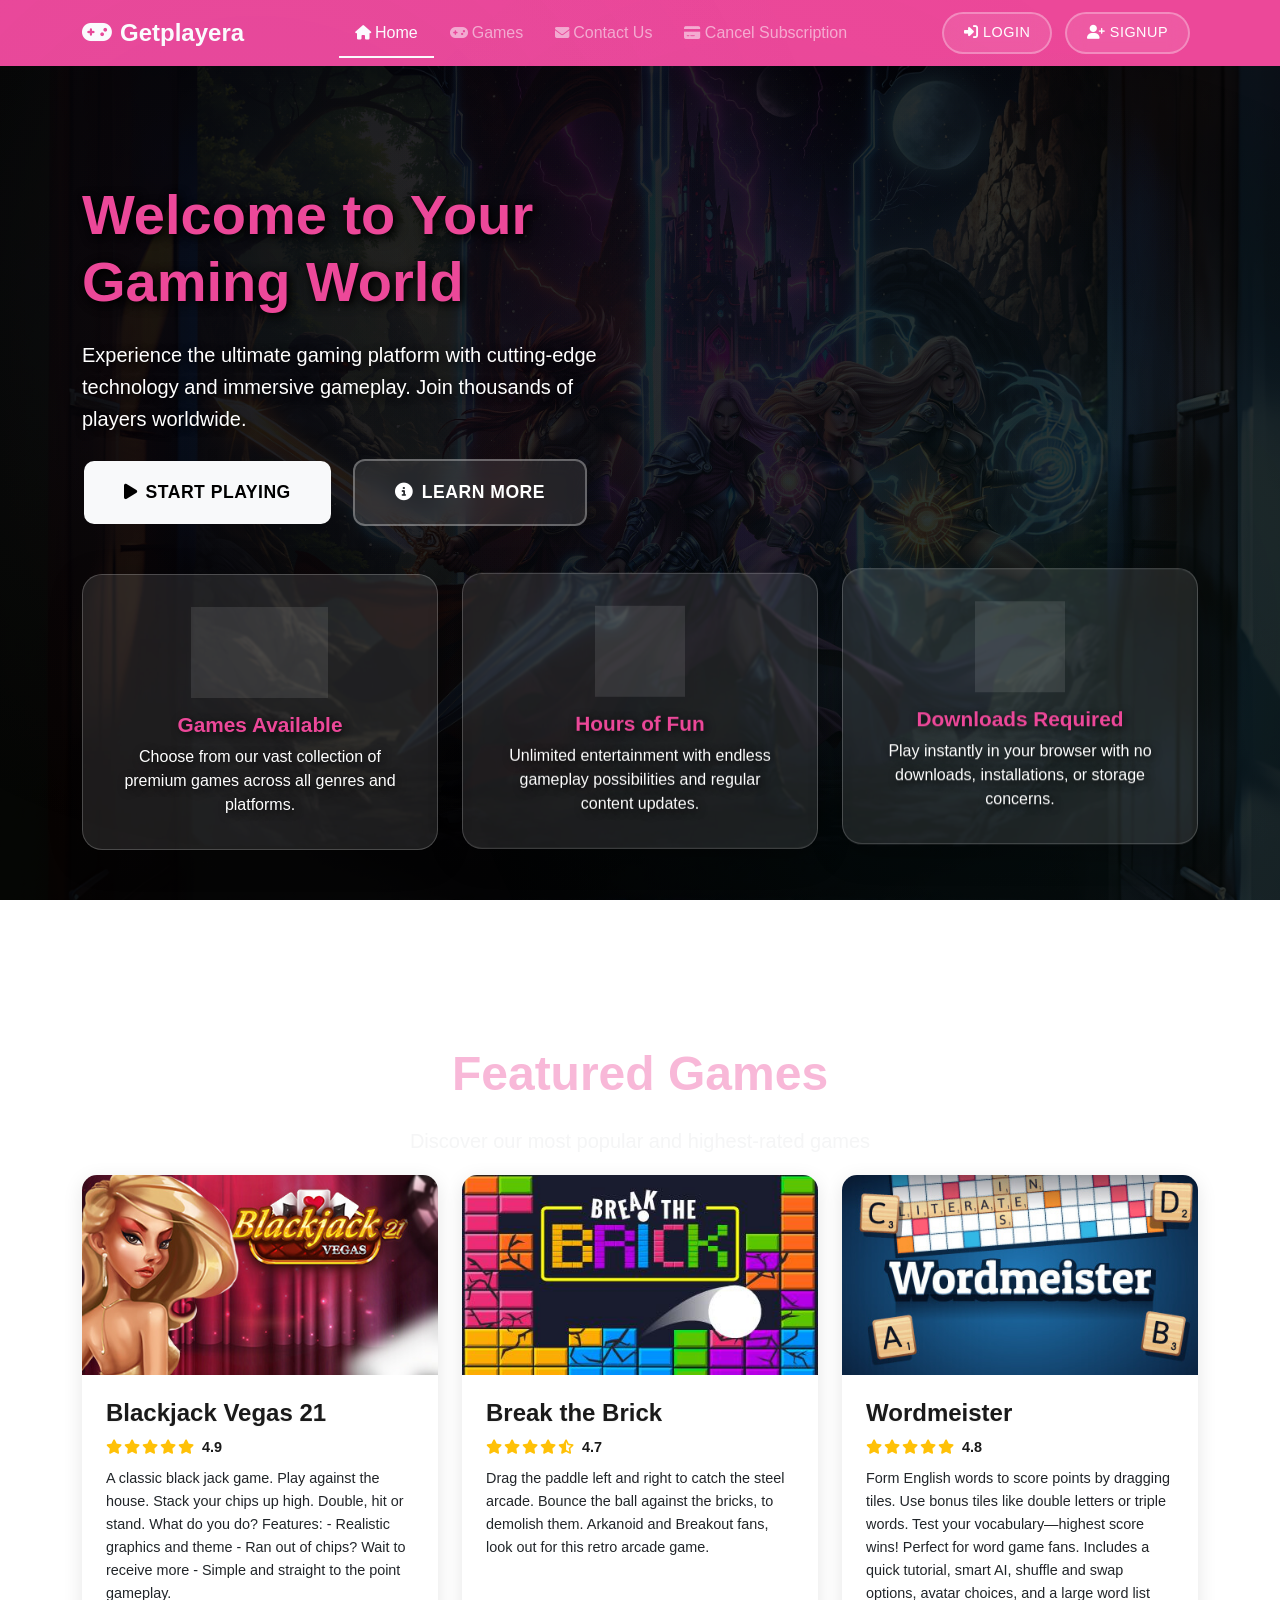
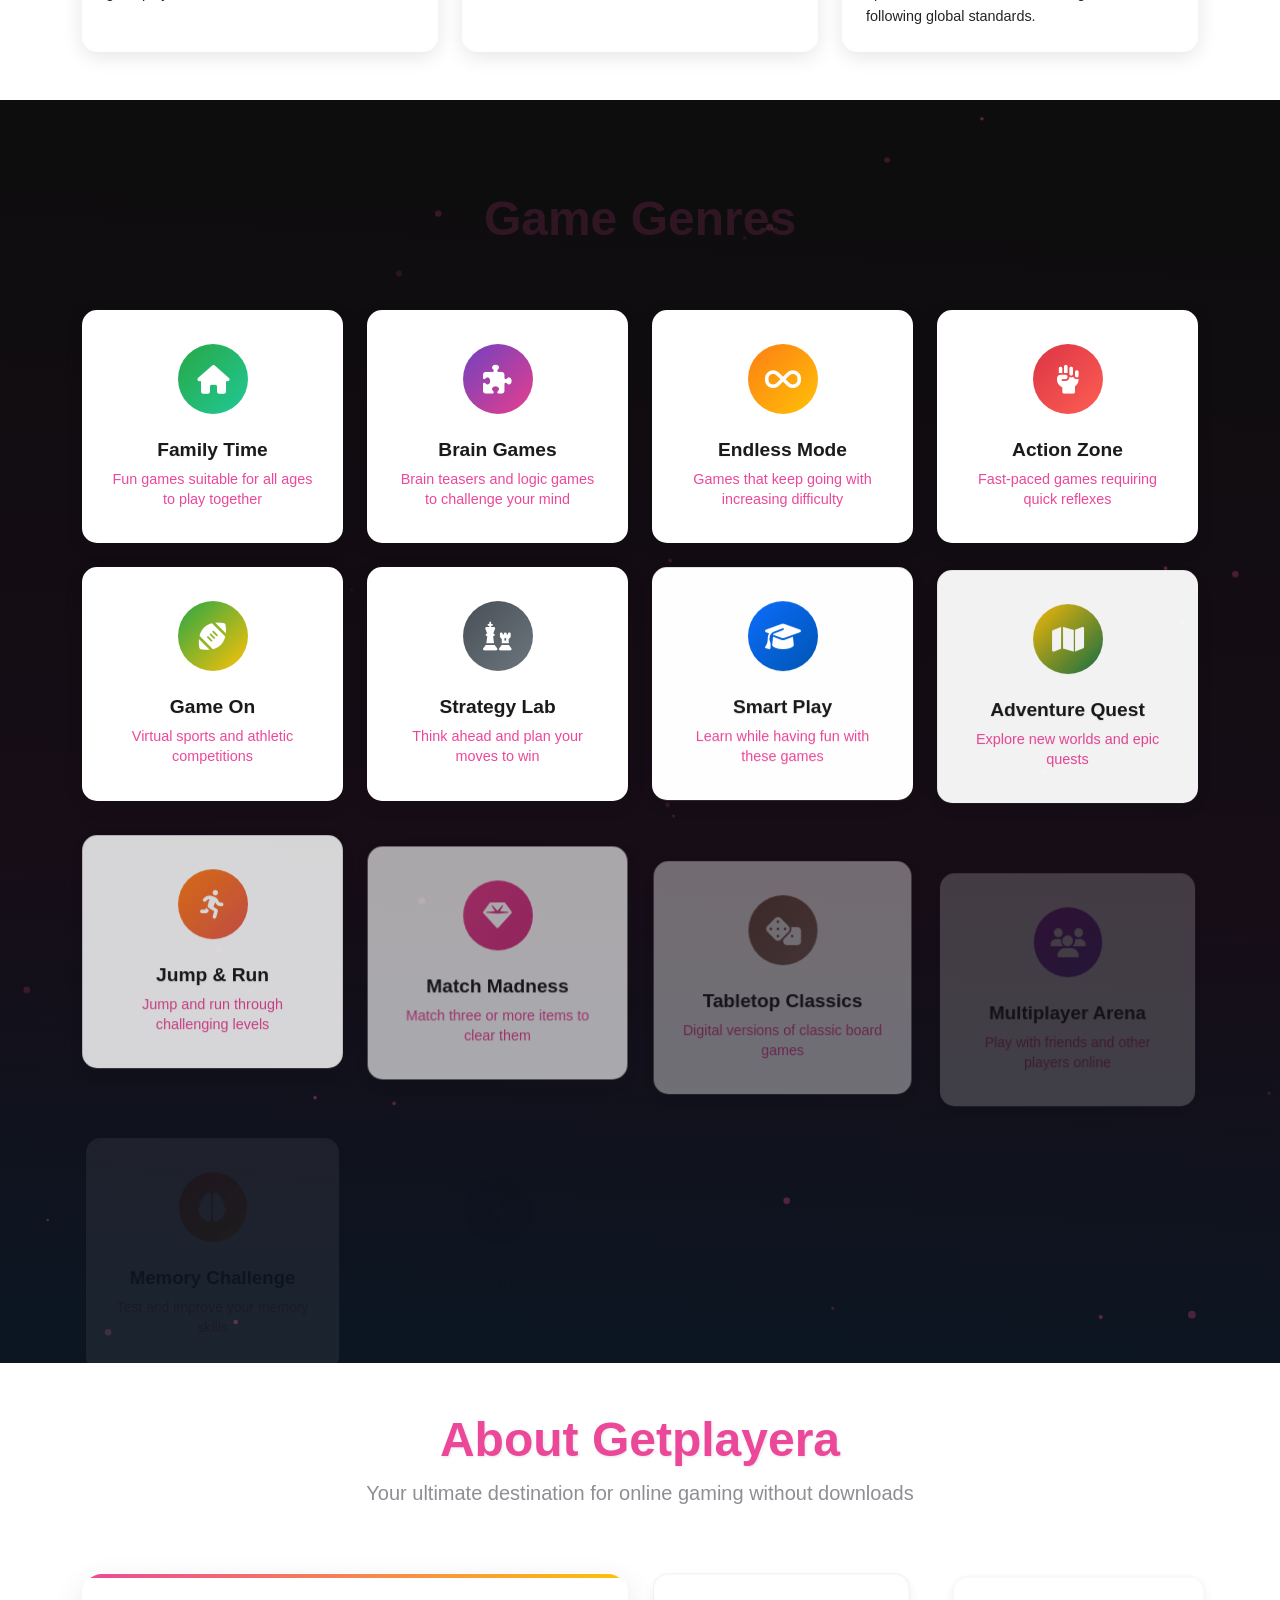
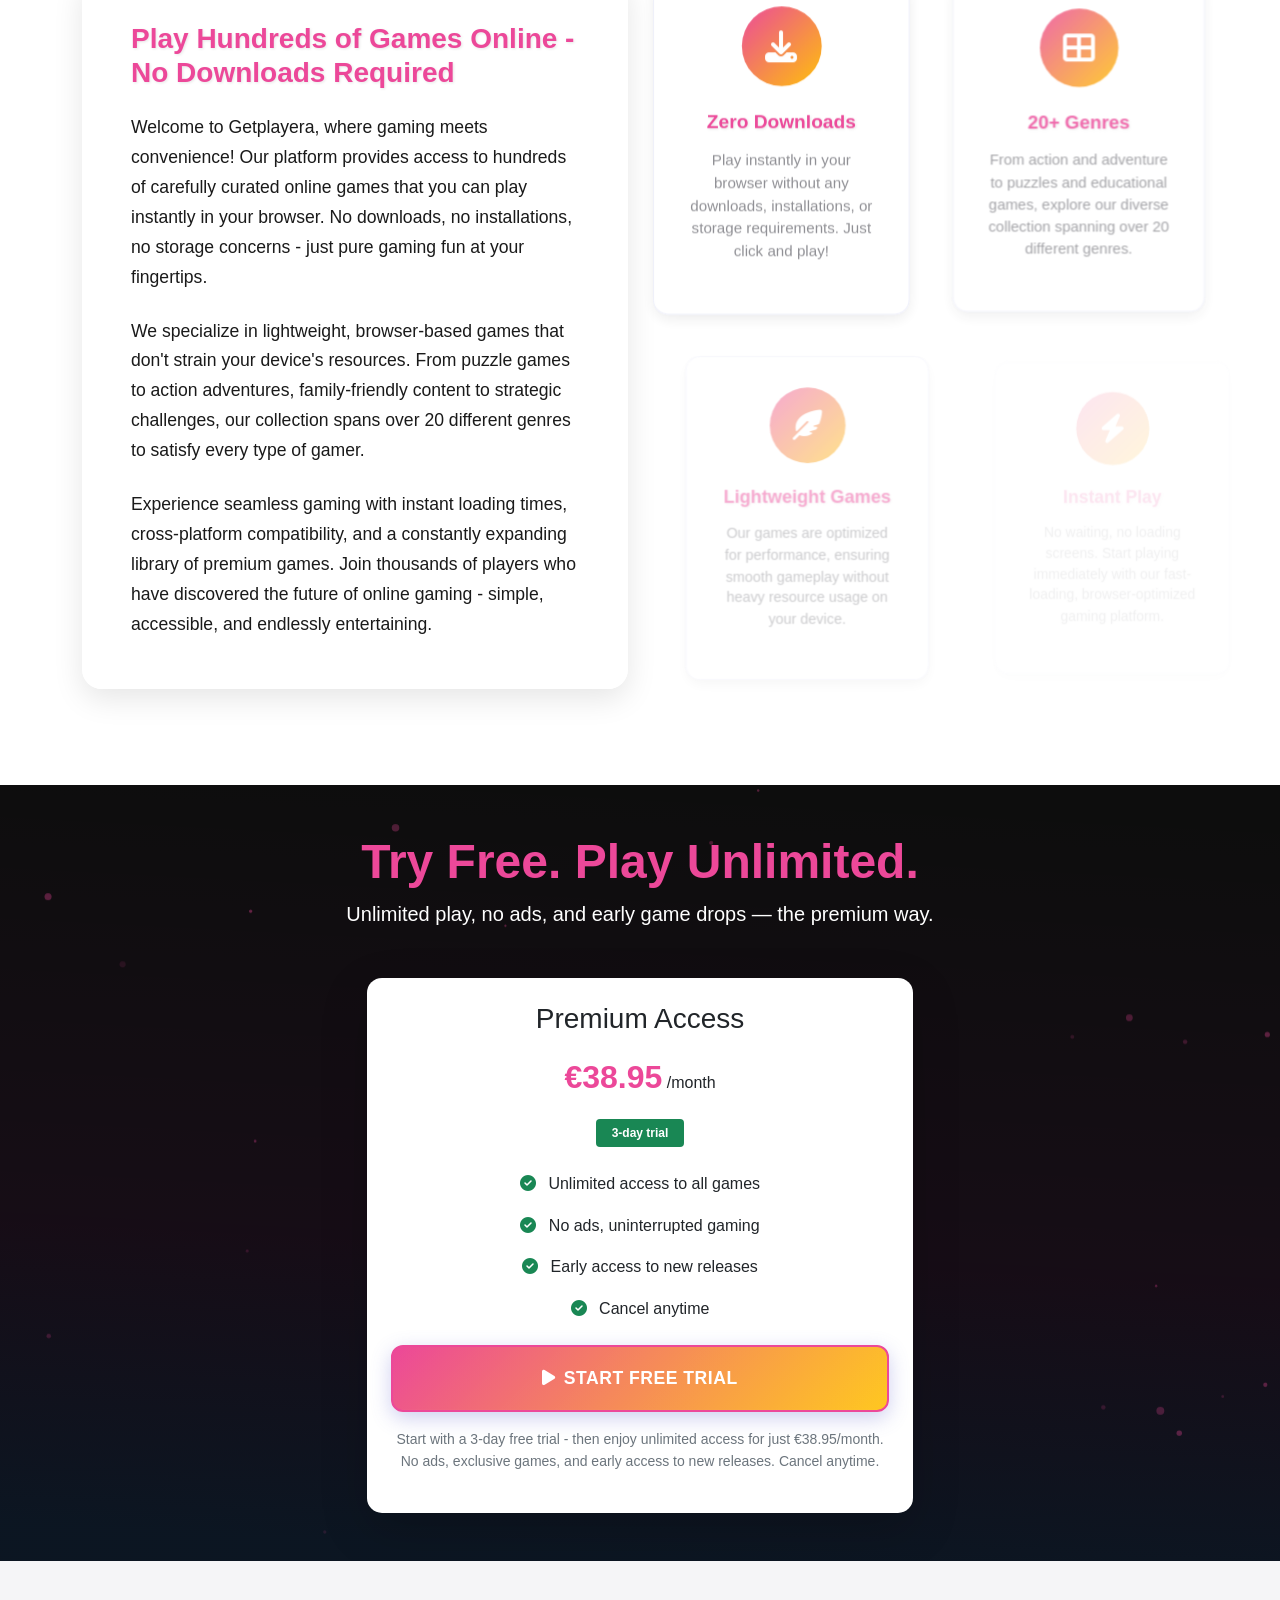
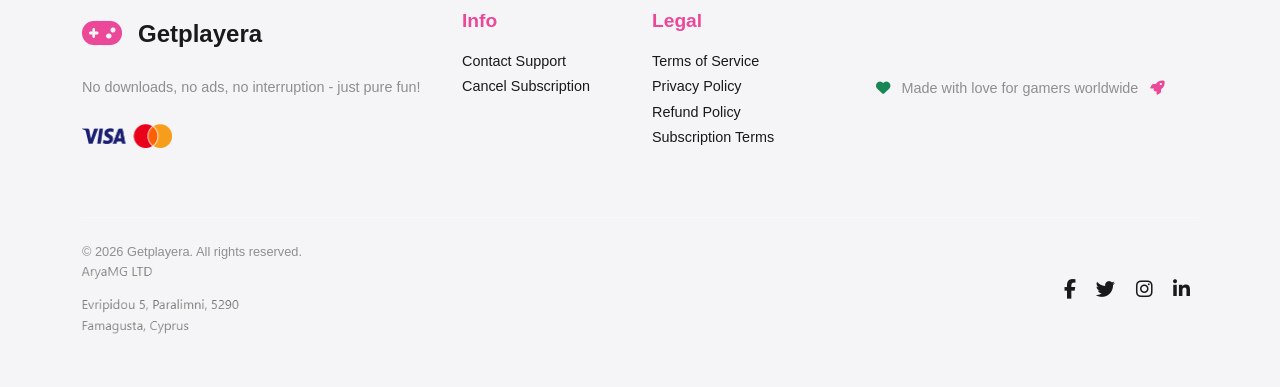
==== commit 3ab4007e: "Update index.html" ====
--- a/index.html
+++ b/index.html
@@ -6,7 +6,7 @@
     <meta name="description" content="Your website description" />
     <meta name="author" content="Your Name" />
     <link rel="icon" type="image/x-icon" href="./favicon.png" />
-    <title>PlaynetiQ</title>
+    <title>Getplayera</title>
     <!-- Google Tag Manager -->
     <script>
       (function (w, d, s, l, i) {
@@ -64,7 +64,7 @@
     <nav class="navbar navbar-expand-lg navbar-dark">
       <div class="container">
         <a class="navbar-brand" href="index.html">
-          <i class="fas fa-gamepad me-2"></i>Playnetiq
+          <i class="fas fa-gamepad me-2"></i>Getplayera
         </a>
 
         <button
@@ -552,7 +552,7 @@
         <div class="container">
           <div class="row">
             <div class="col-lg-12 text-center mb-5">
-              <h2 class="display-5 fw-bold">About PlaynetiQ</h2>
+              <h2 class="display-5 fw-bold">About Getplayera</h2>
               <p class="lead">
                 Your ultimate destination for online gaming without downloads
               </p>
@@ -568,7 +568,7 @@
                   Play Hundreds of Games Online - No Downloads Required
                 </h3>
                 <p class="mb-4">
-                  Welcome to PlaynetiQ, where gaming meets convenience! Our
+                  Welcome to Getplayera, where gaming meets convenience! Our
                   platform provides access to hundreds of carefully curated
                   online games that you can play instantly in your browser. No
                   downloads, no installations, no storage concerns - just pure
@@ -720,7 +720,7 @@
                 <div class="footer-logo me-3">
                   <i class="fas fa-gamepad"></i>
                 </div>
-                <h4 class="footer-brand-name mb-0">Playnetiq</h4>
+                <h4 class="footer-brand-name mb-0">Getplayera</h4>
               </div>
               <p class="footer-tagline mb-4">
                 No downloads, no ads, no interruption - just pure fun!
@@ -793,7 +793,7 @@
         <div class="row align-items-center">
           <div class="col-md-6">
             <p class="footer-copyright mb-0" data-nosnippet>
-              © 2025 Playnetiq. All rights reserved.
+              © 2026 Getplayera. All rights reserved.
             </p>
             <img
               style="max-width: 170px; opacity: 0.6"
--- a/assets/css/style.css
+++ b/assets/css/style.css
@@ -9,9 +9,9 @@
 :root {
   /* Main 5-Color Trendy Palette */
   --primary-color: #ffffff; /* Pure White - Main */
-  --secondary-color: #7678ef; /* Vibrant Indigo - Secondary */
+  --secondary-color: #EC4899; /* Vibrant Indigo - Secondary */
   --accent-color: #1a1a1a; /* Deep Charcoal - Accent */
-  --success-color: #00d4aa; /* Modern Teal - Success/Actions */
+  --success-color: #ffc107; /* Modern Teal - Success/Actions */
   --neutral-color: #f5f5f7; /* Light Gray - Backgrounds */
 
   /* Semantic Color Mappings */
@@ -866,7 +866,7 @@
 
 /* Primary Gaming Button */
 .btn-primary {
-  background: linear-gradient(135deg, var(--secondary-color), #4a4fb5);
+  background: linear-gradient(135deg, var(--secondary-color), #ffc107);
   border: 2px solid var(--secondary-color);
   color: white;
   box-shadow: 0 6px 20px rgba(94, 96, 206, 0.3);
@@ -892,8 +892,8 @@
 }
 
 .btn-primary:hover {
-  background: linear-gradient(135deg, #4a4fb5, var(--secondary-color));
-  border-color: #4a4fb5;
+  background: linear-gradient(135deg, #ffc107, var(--secondary-color));
+  border-color: #ffc107;
   box-shadow: 0 15px 40px rgba(94, 96, 206, 0.5);
   transform: translateY(-4px) scale(1.02);
 }
@@ -1431,7 +1431,7 @@
 }
 
 a[href*="cat=Sports"] .genre-icon {
-  background: linear-gradient(135deg, #28a745, #198754);
+  background: linear-gradient(135deg, #28a745, #ffc107);
 }
 
 a[href*="cat=Big%20kids"] .genre-icon {
@@ -1447,7 +1447,7 @@
 }
 
 a[href*="cat=Adventure"] .genre-icon {
-  background: linear-gradient(135deg, #198754, #157347);
+  background: linear-gradient(135deg, #ffc107, #157347);
 }
 
 a[href*="cat=Young%20Kids"] .genre-icon {
@@ -2418,7 +2418,7 @@
 }
 
 .game_list .pagination li a.active {
-  background: linear-gradient(145deg, var(--secondary-color) 0%, #4a4fb5 100%);
+  background: linear-gradient(145deg, var(--secondary-color) 0%, #ffc107 100%);
   color: white;
   border-color: var(--secondary-color);
   box-shadow: 0 6px 18px rgba(118, 120, 239, 0.4);
@@ -2816,7 +2816,7 @@
 
 /* Login Button Enhancements */
 .login-form-container .btn-primary {
-  background: linear-gradient(135deg, var(--secondary-color), #4a4fb5);
+  background: linear-gradient(135deg, var(--secondary-color), #ffc107);
   border: none;
   border-radius: 12px;
   padding: 0.75rem 2rem;
@@ -2920,7 +2920,7 @@
     /* background-position: initial; */
     justify-content: center;
     align-items: center;
-    background: #7678ef63;
+    background: #EC489963;
 }
 
 .signup-form-container .ui-icon-help {
@@ -2982,4 +2982,4 @@
   }
 
   
-}+}
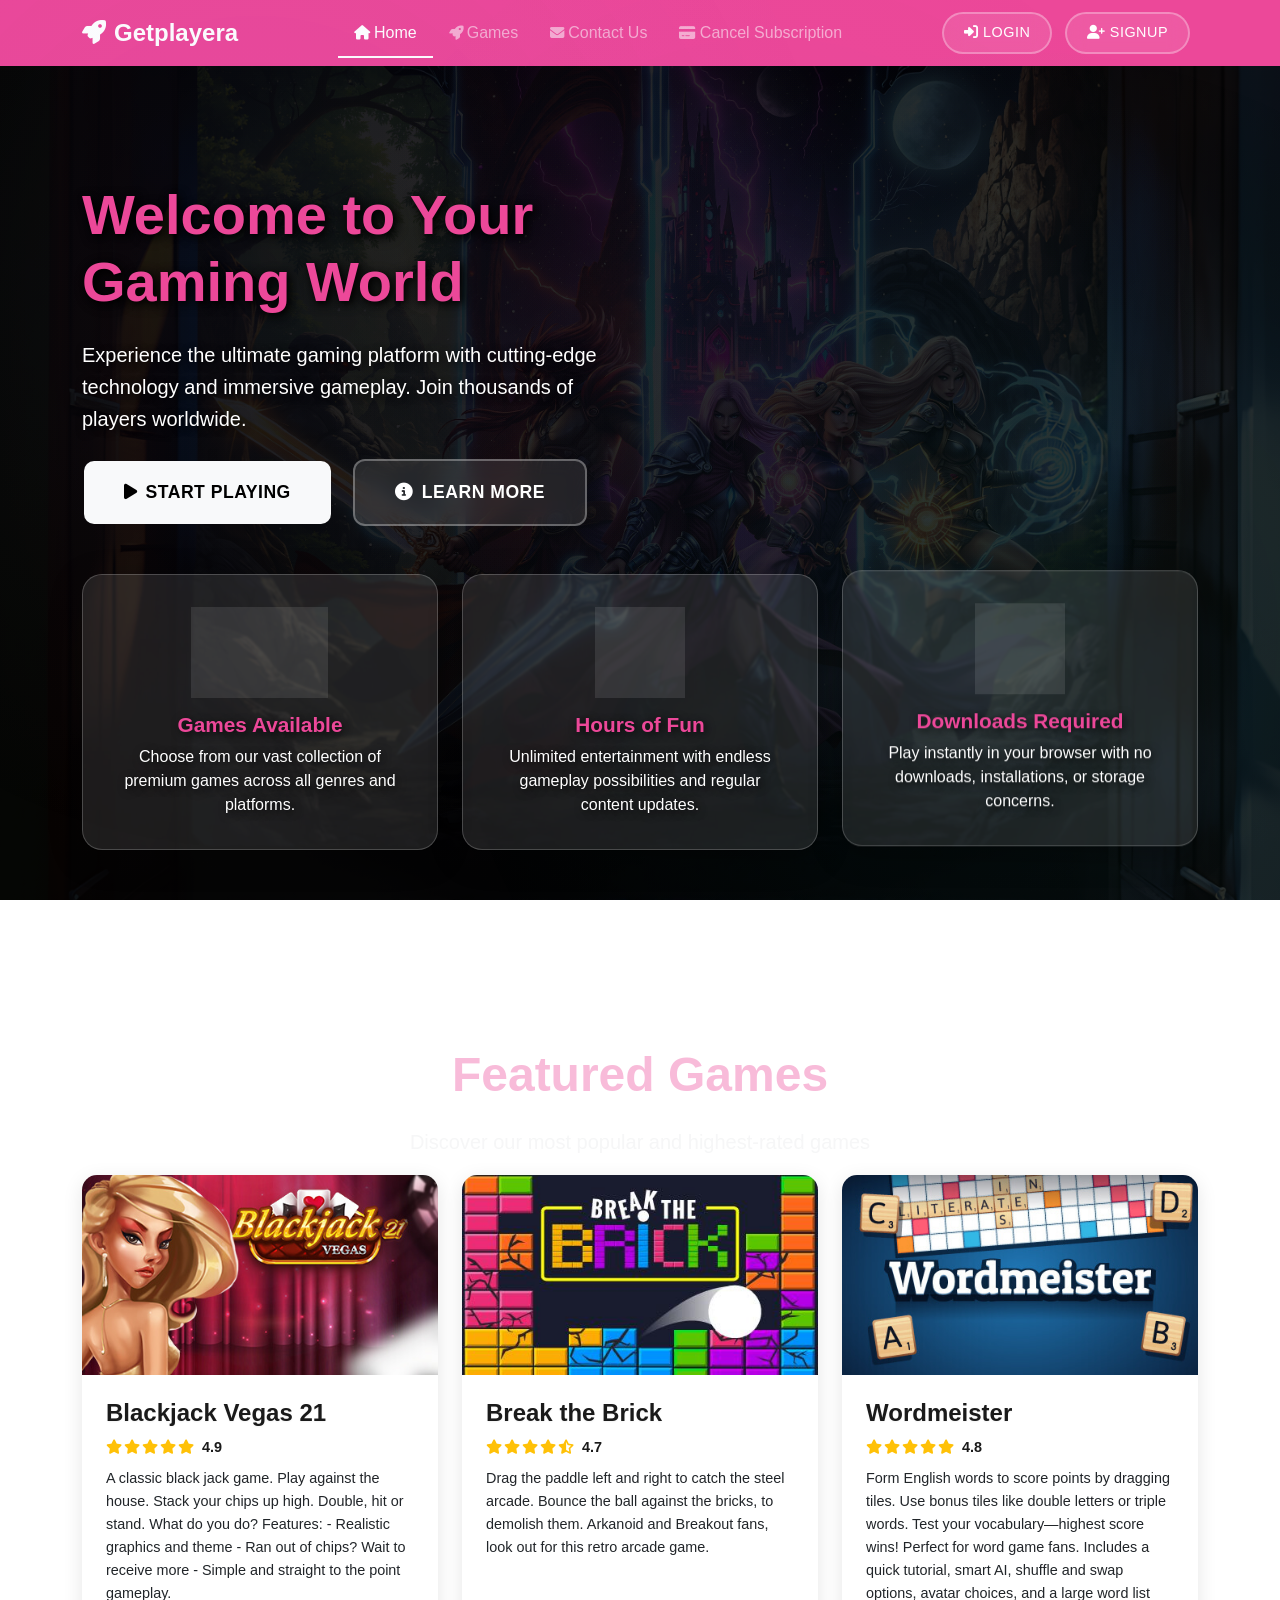
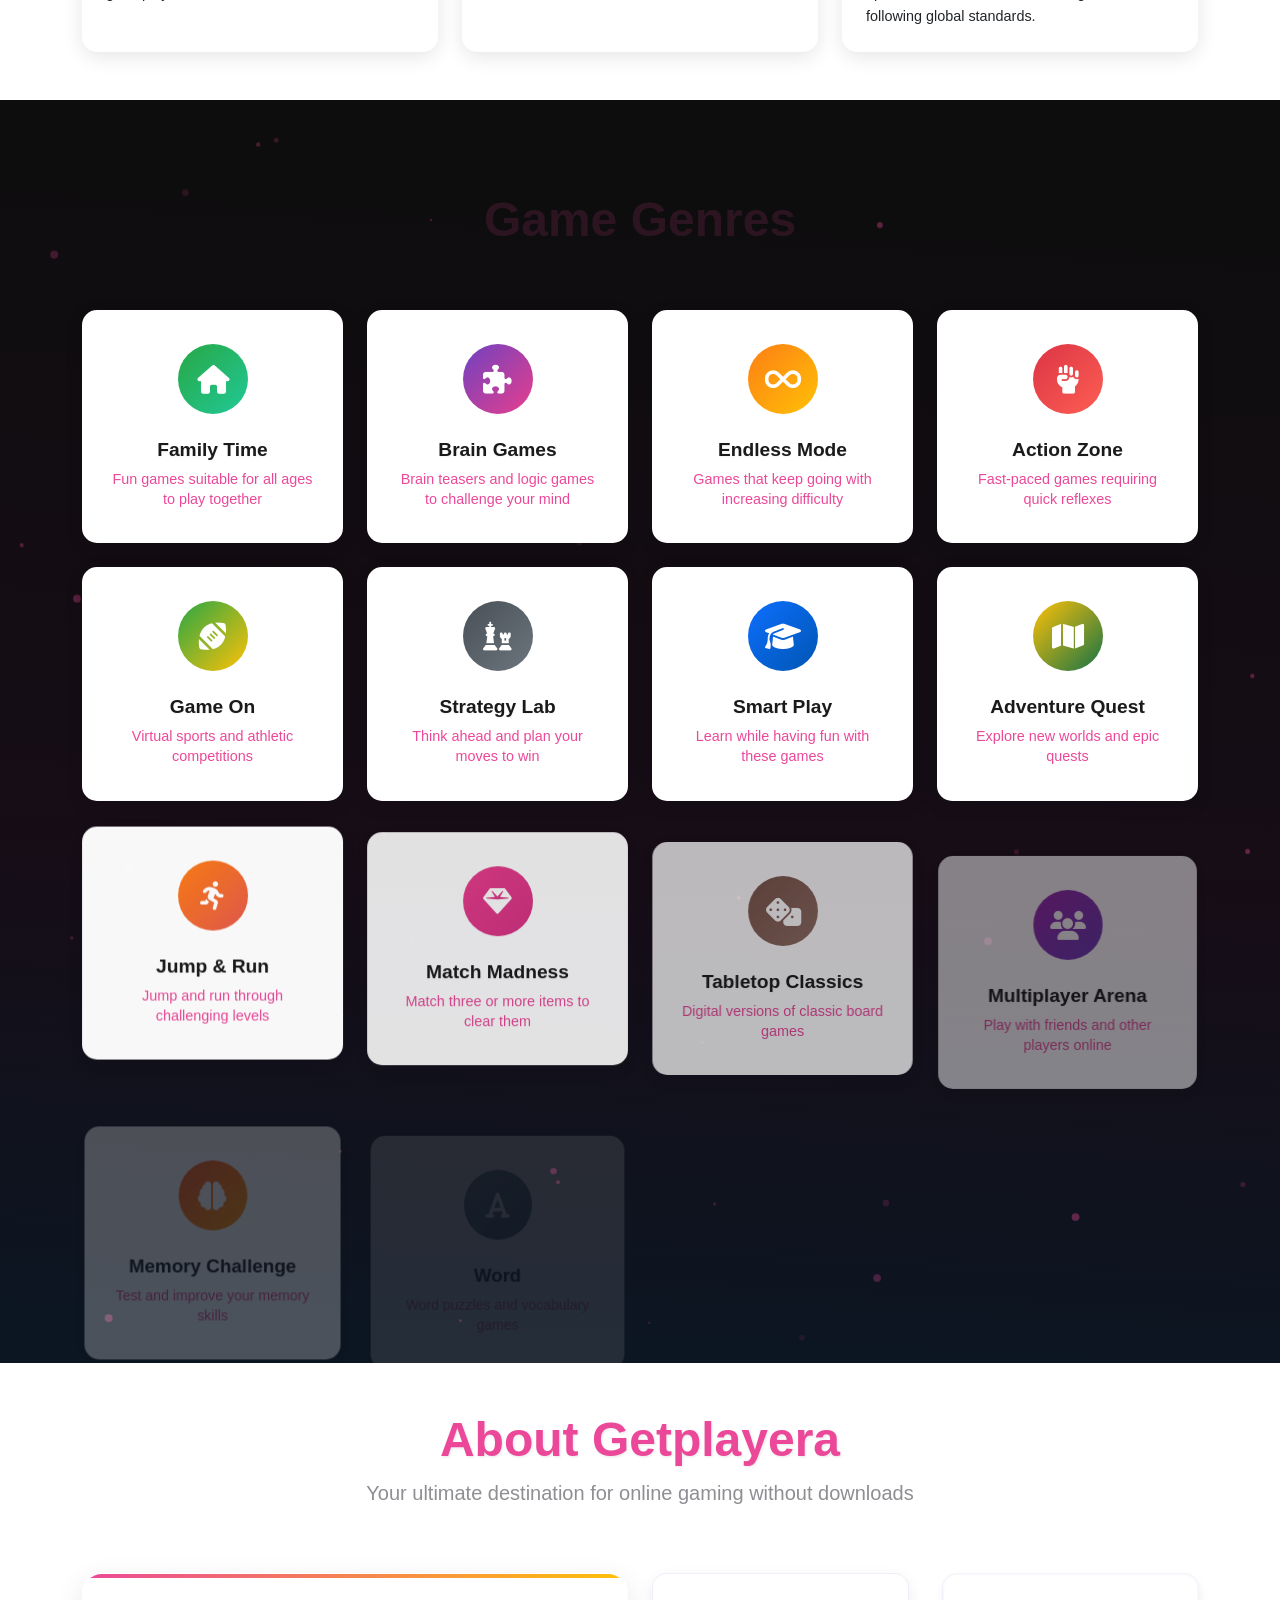
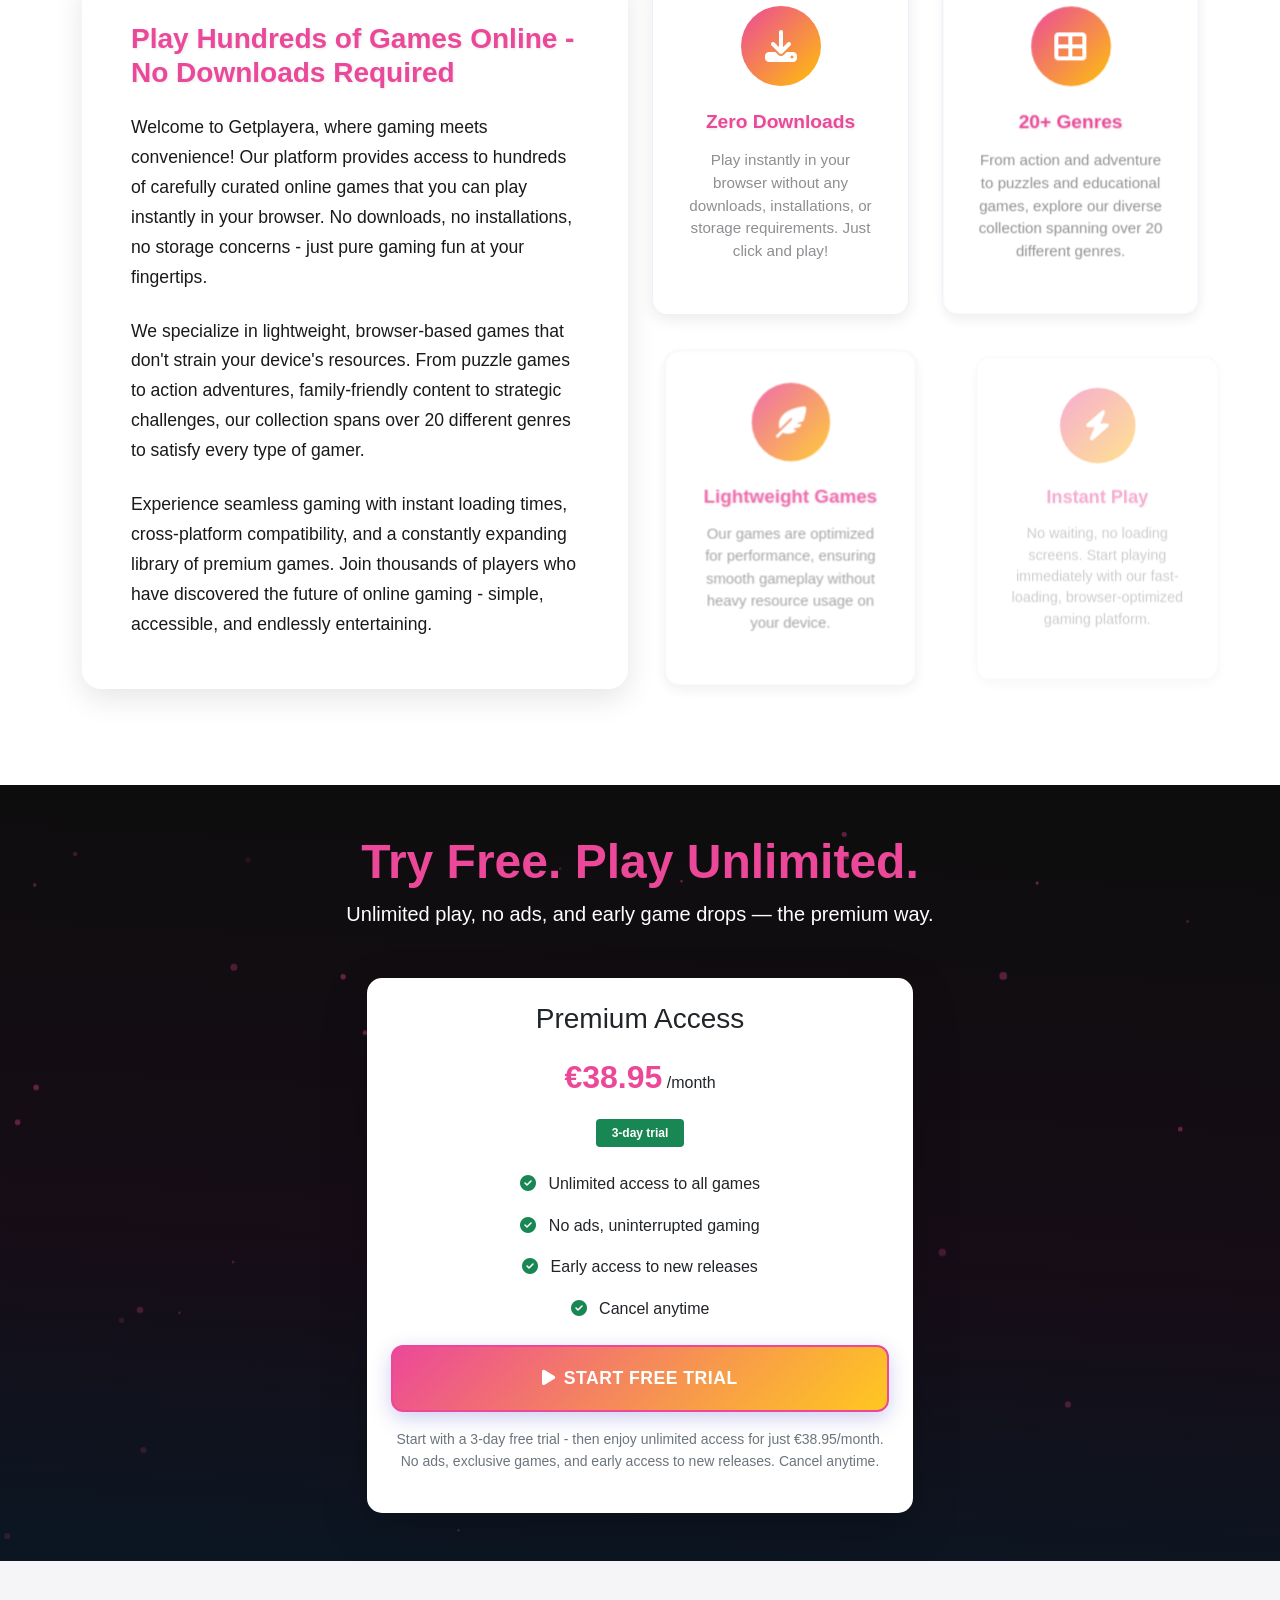
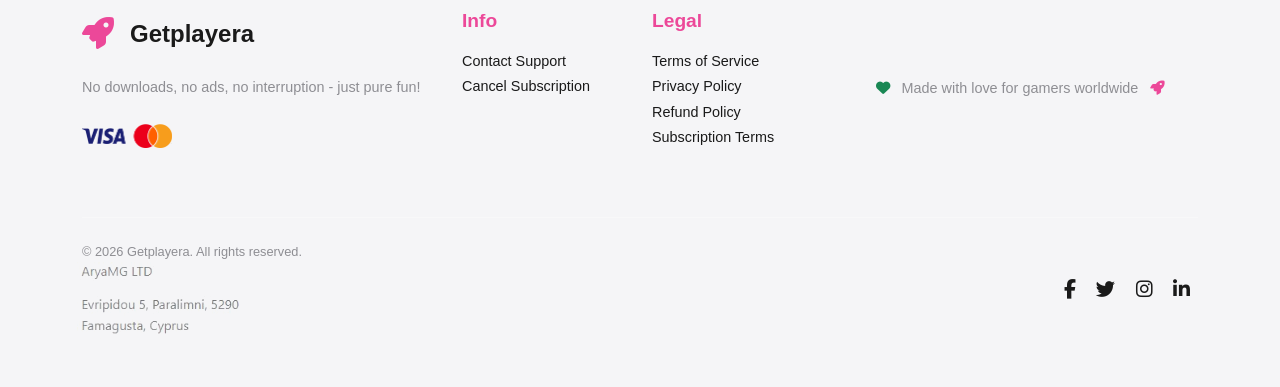
==== commit c470749c: "Update index.html" ====
--- a/index.html
+++ b/index.html
@@ -64,7 +64,7 @@
     <nav class="navbar navbar-expand-lg navbar-dark">
       <div class="container">
         <a class="navbar-brand" href="index.html">
-          <i class="fas fa-gamepad me-2"></i>Getplayera
+          <i class="fas fa-rocket me-2"></i>Getplayera
         </a>
 
         <button
@@ -88,7 +88,7 @@
             </li>
             <li class="nav-item">
               <a class="nav-link" href="./games.html">
-                <i class="fas fa-gamepad me-1"></i>Games
+                <i class="fas fa-rocket me-1"></i>Games
               </a>
             </li>
             <li class="nav-item">
@@ -718,7 +718,7 @@
             <div class="footer-brand mb-3">
               <div class="d-flex align-items-center mb-3">
                 <div class="footer-logo me-3">
-                  <i class="fas fa-gamepad"></i>
+                  <i class="fas fa-rocket"></i>
                 </div>
                 <h4 class="footer-brand-name mb-0">Getplayera</h4>
               </div>
